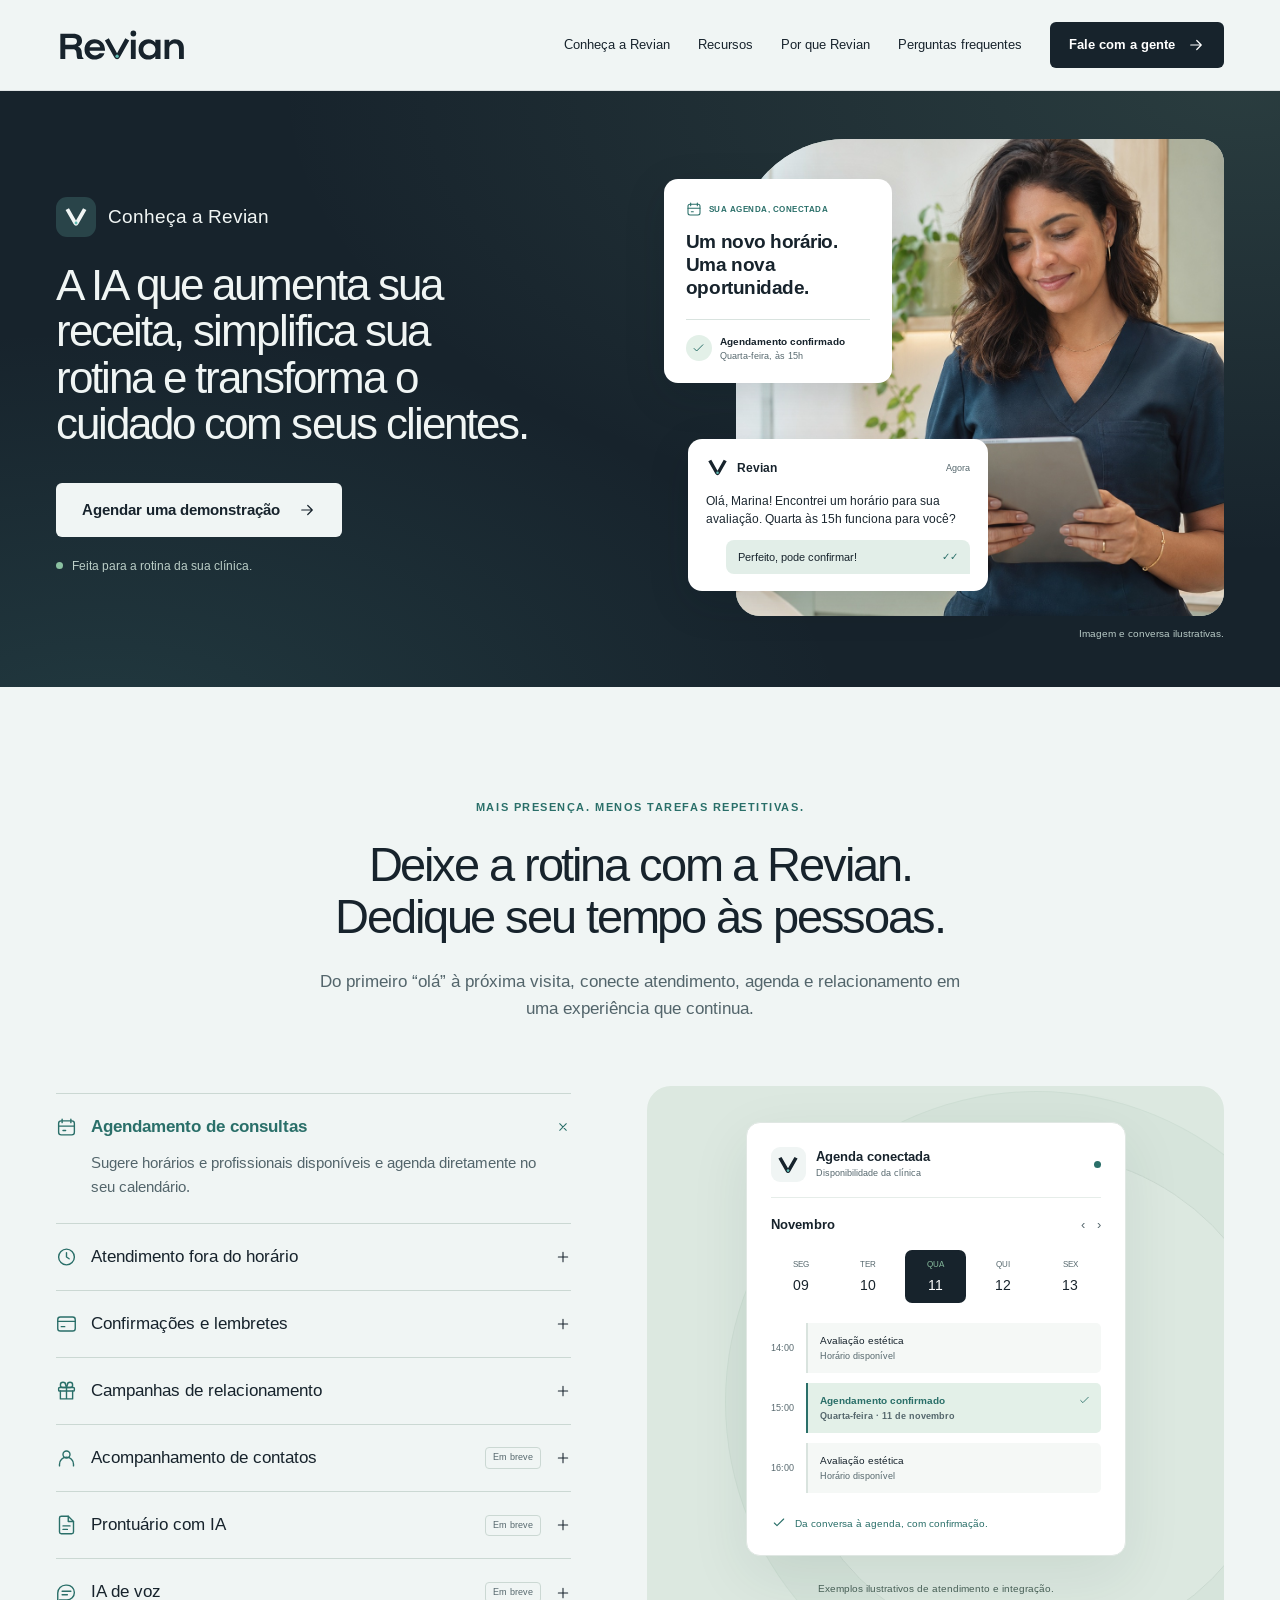
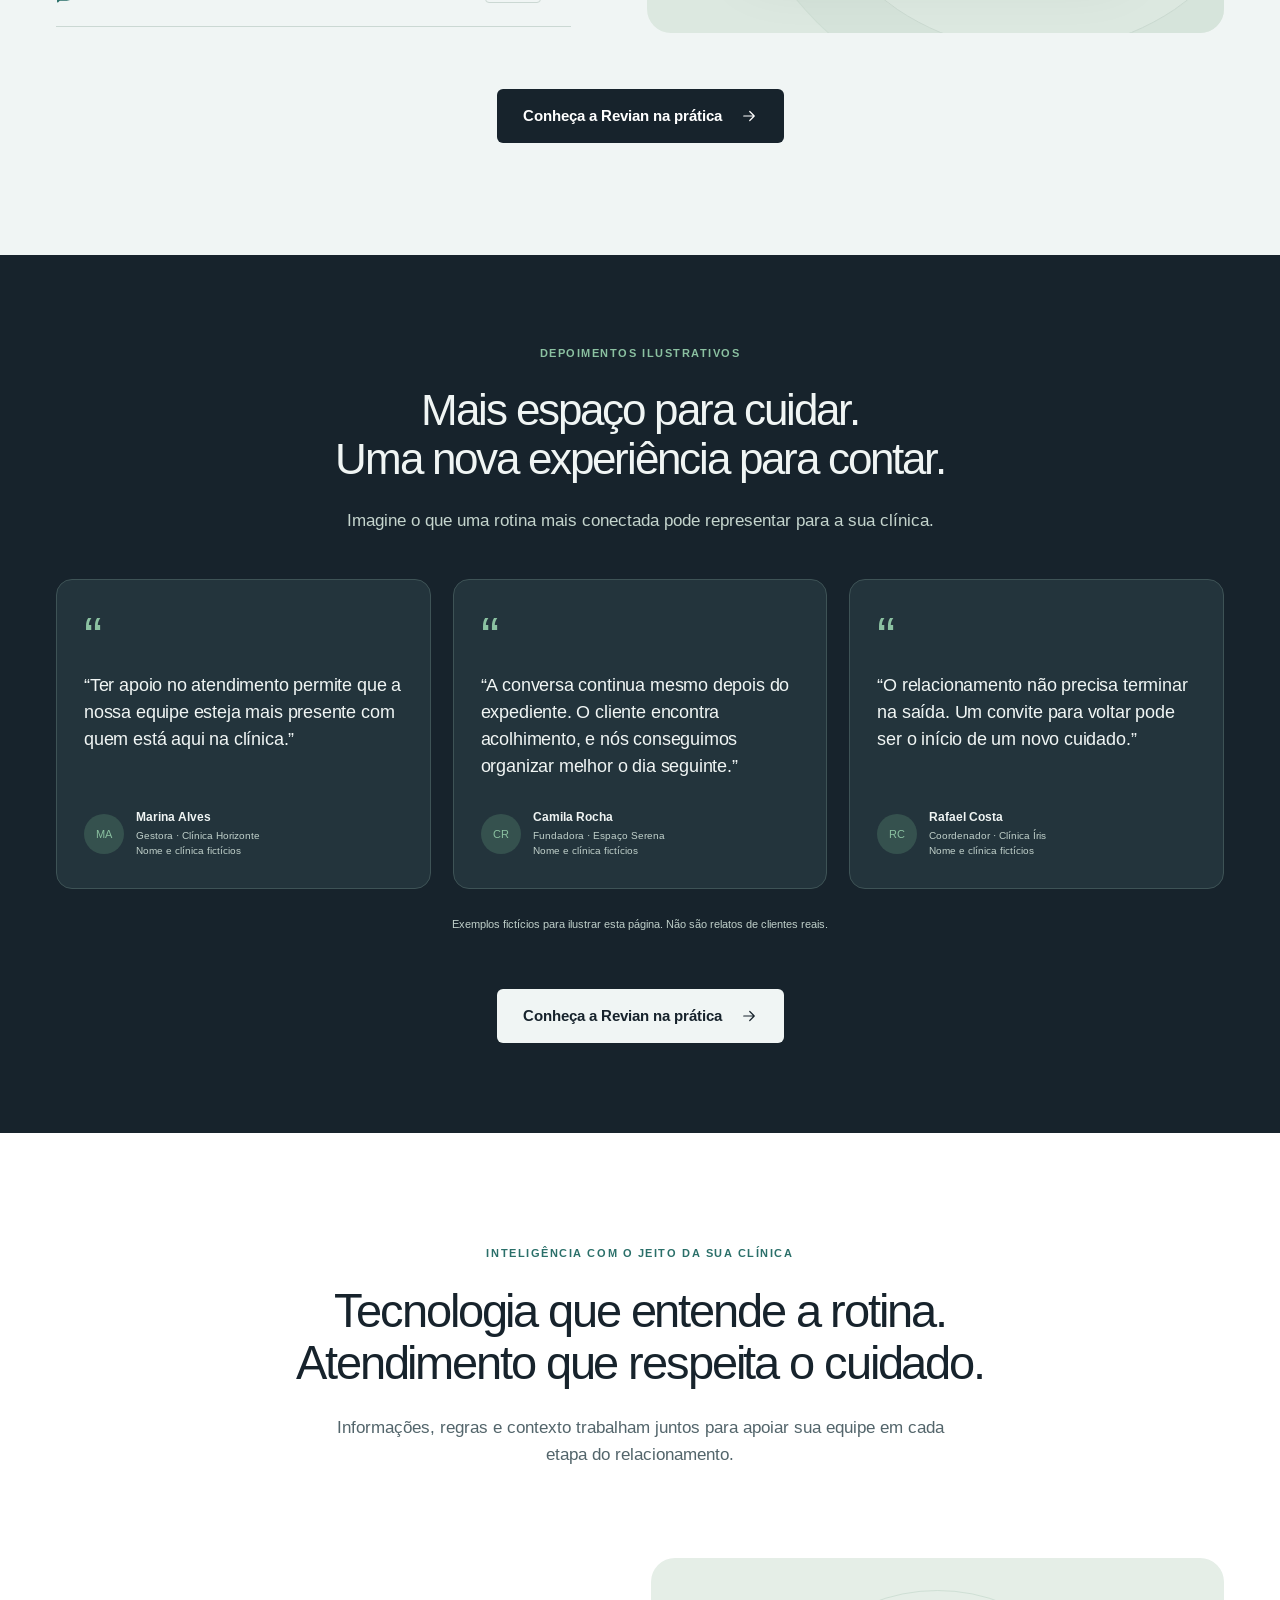
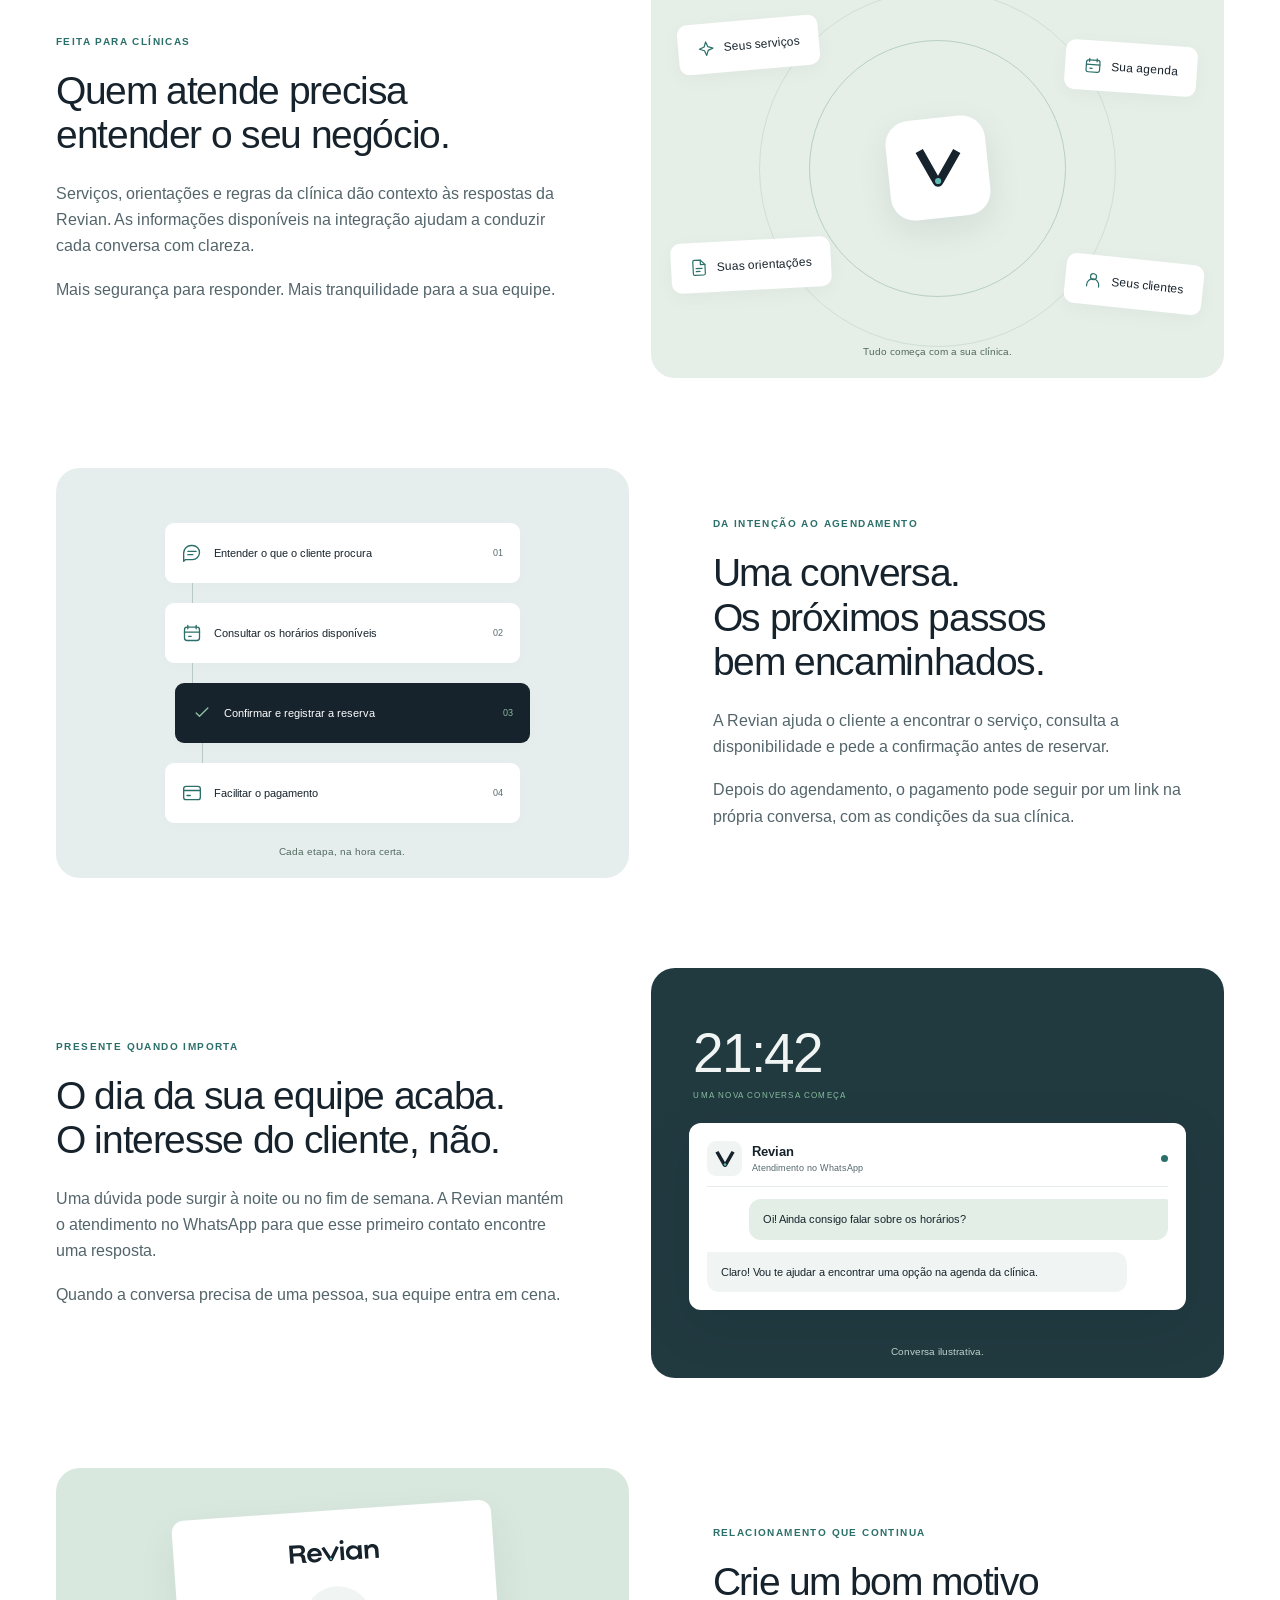
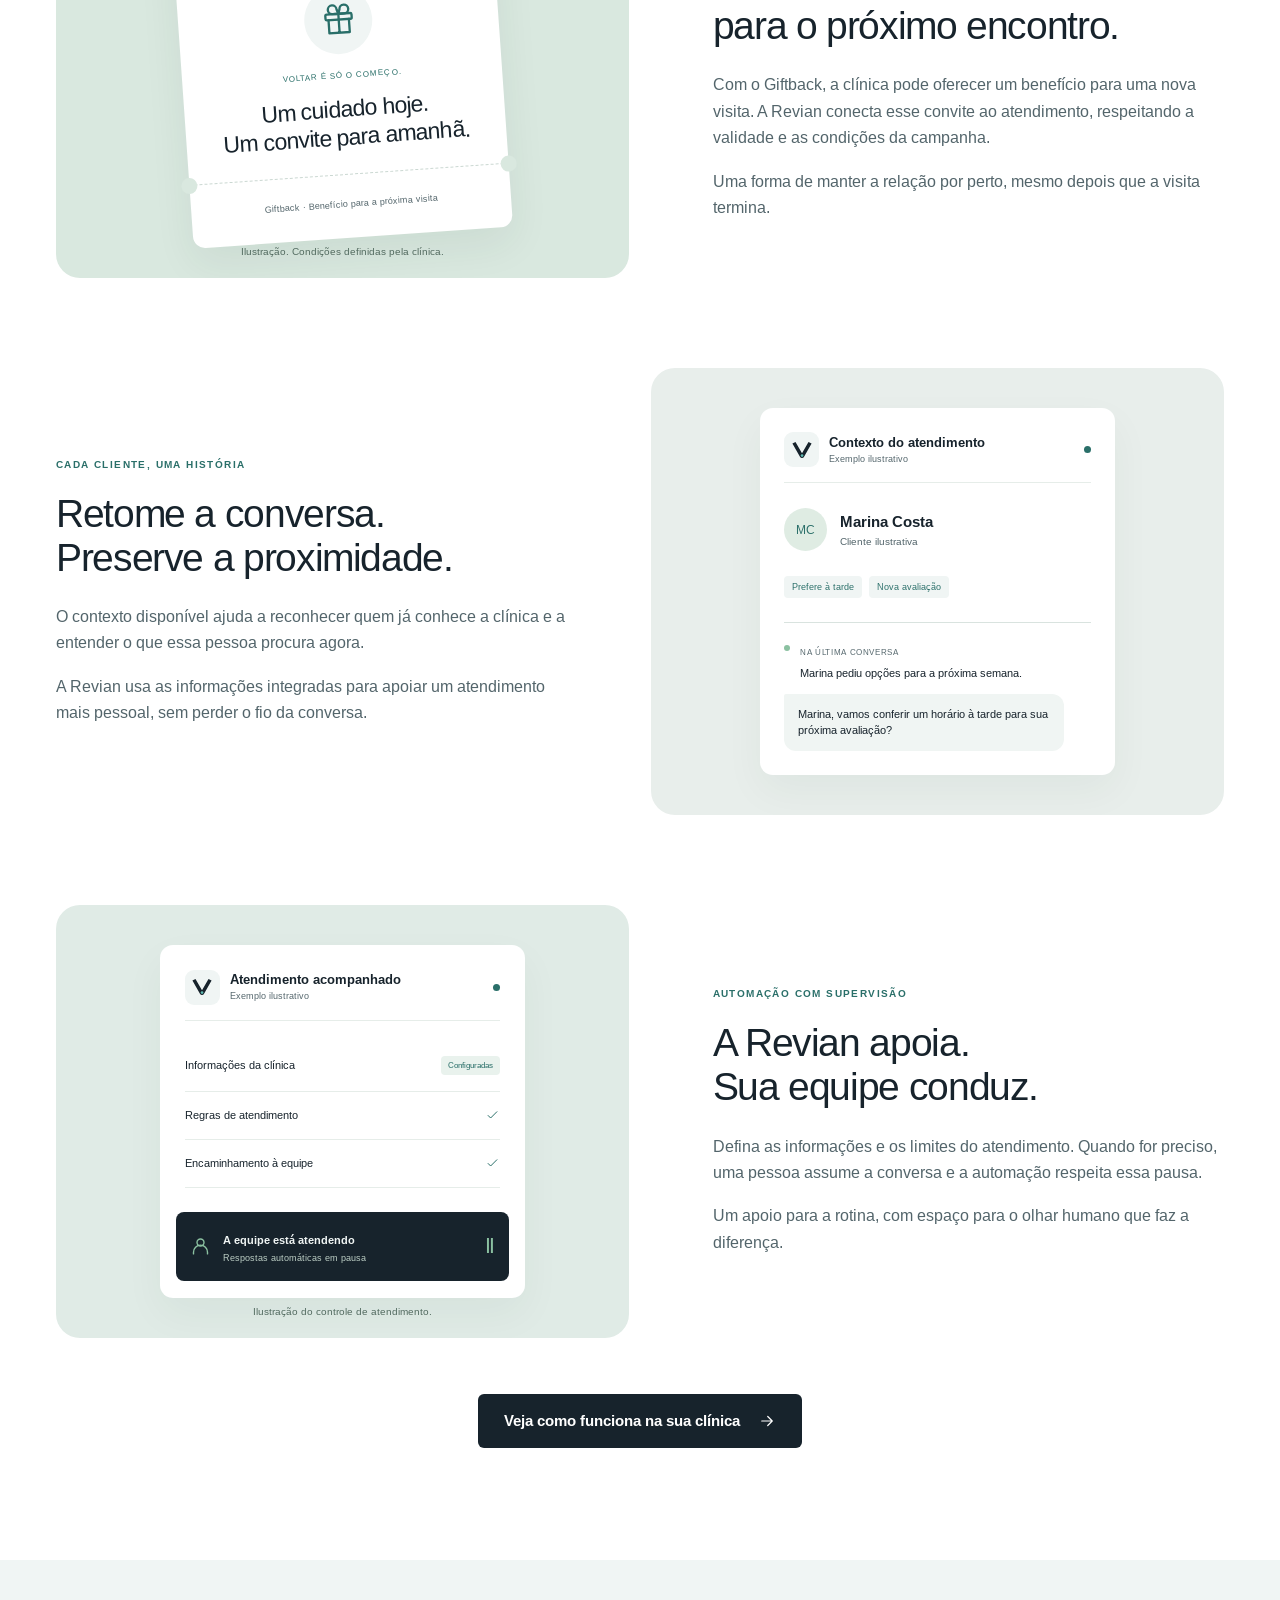
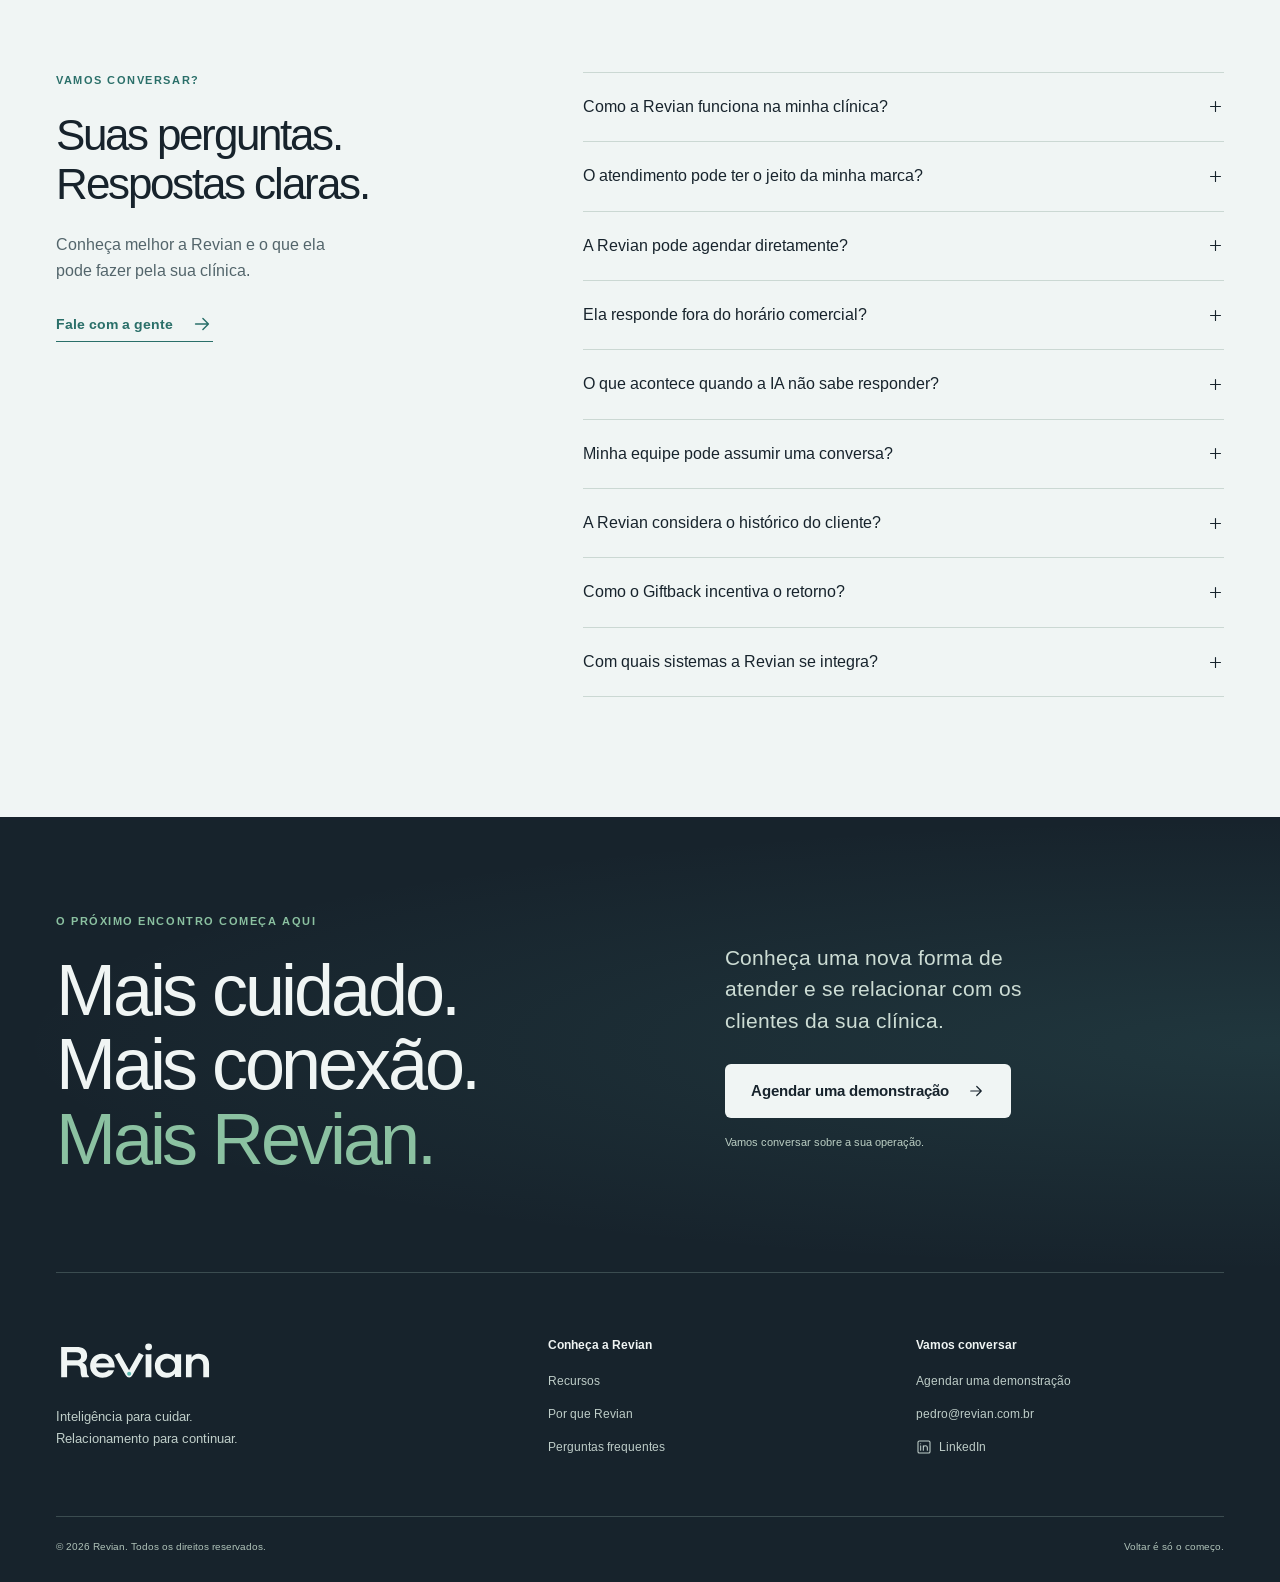
==== lp/index.html @ f2e145ff "Add Portuguese Revian clinic landing page at /lp" ====
<!doctype html>
<html lang="pt-BR">
  <head>
    <meta charset="utf-8" />
    <meta name="viewport" content="width=device-width, initial-scale=1" />
    <meta name="robots" content="noindex, nofollow" />
    <meta name="theme-color" content="#17232C" />
    <title>Revian — IA para o atendimento da sua clínica</title>
    <meta
      name="description"
      content="Mais tempo para cuidar. Conheça a Revian: inteligência artificial para atender no WhatsApp, agendar e criar motivos para seus clientes voltarem."
    />
    <link rel="canonical" href="https://revian.com.br/lp/" />
    <link rel="icon" href="../favicon.ico" sizes="any" />
    <link rel="icon" href="../favicon.svg" type="image/svg+xml" />
    <meta property="og:type" content="website" />
    <meta property="og:locale" content="pt_BR" />
    <meta
      property="og:title"
      content="Revian — Mais tempo para cuidar. Mais motivos para voltar."
    />
    <meta
      property="og:description"
      content="IA para o atendimento e o relacionamento da sua clínica, com a sua equipe no controle."
    />
    <meta property="og:url" content="https://revian.com.br/lp/" />
    <link
      rel="preload"
      href="./assets/LiberationSans-Regular.ttf"
      as="font"
      type="font/ttf"
      crossorigin
    />
    <link rel="stylesheet" href="./styles.css" />
    <script src="./script.js" defer></script>
  </head>
  <body>
    <a class="skip-link" href="#conteudo">Pular para o conteúdo</a>
    <svg
      class="icon-definitions"
      xmlns="http://www.w3.org/2000/svg"
      aria-hidden="true"
    >
      <symbol id="i-arrow" viewBox="0 0 24 24">
        <path d="M5 12h14m-6-6 6 6-6 6" />
      </symbol>
      <symbol id="i-calendar" viewBox="0 0 24 24">
        <rect x="3" y="5" width="18" height="16" rx="3" />
        <path d="M7 3v4m10-4v4M3 11h18m-13 5h3" />
      </symbol>
      <symbol id="i-chat" viewBox="0 0 24 24">
        <path
          d="M21 11.5a8.5 8.5 0 0 1-8.5 8.5H4l-2 2v-10A9 9 0 0 1 11 3h1.5a8.5 8.5 0 0 1 8.5 8.5Z"
        />
        <path d="M7 10h10M7 14h6" />
      </symbol>
      <symbol id="i-clock" viewBox="0 0 24 24">
        <circle cx="12" cy="12" r="9" />
        <path d="M12 7v5l3 2" />
      </symbol>
      <symbol id="i-check" viewBox="0 0 24 24">
        <path d="m5 12 4 4L19 6" />
      </symbol>
      <symbol id="i-card" viewBox="0 0 24 24">
        <rect x="2" y="4" width="20" height="16" rx="3" />
        <path d="M2 9h20M6 15h4" />
      </symbol>
      <symbol id="i-gift" viewBox="0 0 24 24">
        <rect x="3" y="8" width="18" height="4" rx="1" />
        <path
          d="M5 12v9h14v-9M12 8v13M12 8H8a3 3 0 1 1 3-3l1 3Zm0 0h4a3 3 0 1 0-3-3l-1 3Z"
        />
      </symbol>
      <symbol id="i-person" viewBox="0 0 24 24">
        <circle cx="12" cy="8" r="4" />
        <path d="M4 21v-2a8 8 0 0 1 16 0v2" />
      </symbol>
      <symbol id="i-spark" viewBox="0 0 24 24">
        <path
          d="m12 3 2.5 6.5L21 12l-6.5 2.5L12 21l-2.5-6.5L3 12l6.5-2.5L12 3Z"
        />
      </symbol>
      <symbol id="i-file" viewBox="0 0 24 24">
        <path
          d="M14 2H6a2 2 0 0 0-2 2v16a2 2 0 0 0 2 2h12a2 2 0 0 0 2-2V8l-6-6Z"
        />
        <path d="M14 2v6h6M8 13h8m-8 4h5" />
      </symbol>
      <symbol id="i-shield" viewBox="0 0 24 24">
        <path d="m12 3 8 3v6c0 5-8 9-8 9s-8-4-8-9V6l8-3Z" />
        <path d="m8 12 3 3 5-6" />
      </symbol>
      <symbol id="i-plus" viewBox="0 0 24 24">
        <path d="M12 5v14M5 12h14" />
      </symbol>
      <symbol id="i-chevron" viewBox="0 0 24 24">
        <path d="m9 5 7 7-7 7" />
      </symbol>
      <symbol id="i-linkedin" viewBox="0 0 24 24">
        <rect x="3" y="3" width="18" height="18" rx="2" />
        <path d="M7 10v7m0-10v.01M11 17v-7m0 3a3 3 0 0 1 6 0v4" />
      </symbol>
      <symbol id="i-mail" viewBox="0 0 24 24">
        <rect x="3" y="5" width="18" height="14" rx="2" />
        <path d="m3 6 9 7 9-7" />
      </symbol>
    </svg>
    <header class="site-header">
      <div class="nav-wrap">
        <a class="brand" href="/" aria-label="Revian — página inicial"
          ><img src="../logo.svg" alt="Revian" width="132" height="37"
        /></a>
        <button
          class="menu-toggle"
          type="button"
          aria-expanded="false"
          aria-controls="navigation"
          aria-label="Abrir menu"
        >
          <span></span><span></span>
        </button>
        <nav id="navigation" aria-label="Navegação principal">
          <a href="#conheca">Conheça a Revian</a><a href="#recursos">Recursos</a
          ><a href="#diferenciais">Por que Revian</a
          ><a href="#perguntas">Perguntas frequentes</a>
          <a
            class="button nav-cta"
            href="https://wa.me/5511992223817?text=Ol%C3%A1%2C%20gostaria%20saber%20mais%20sobre%20a%20Revian%20para%20minha%20cl%C3%ADnica"
            >Fale com a gente<svg
              class="icon"
              aria-hidden="true"
              viewBox="0 0 24 24"
            >
              <use href="#i-arrow" /></svg
          ></a>
        </nav>
      </div>
    </header>
    <main id="conteudo">
      <section class="hero" id="conheca" aria-labelledby="hero-title">
        <div class="hero-glow" aria-hidden="true"></div>
        <div class="container hero-grid">
          <div class="hero-copy">
            <div class="meet">
              <span class="meet-symbol"
                ><img
                  src="./assets/symbol-light.svg"
                  alt=""
                  width="26"
                  height="26" /></span
              >Conheça a Revian
            </div>
            <h1 id="hero-title">
              A IA que aumenta sua receita, simplifica sua rotina e transforma o
              cuidado com seus clientes.
            </h1>
            <a
              class="button"
              href="https://wa.me/5511992223817?text=Ol%C3%A1%2C%20gostaria%20saber%20mais%20sobre%20a%20Revian%20para%20minha%20cl%C3%ADnica"
              >Agendar uma demonstração<svg
                class="icon"
                aria-hidden="true"
                viewBox="0 0 24 24"
              >
                <use href="#i-arrow" /></svg
            ></a>
            <div class="hero-note">
              <span class="online-dot"></span>Feita para a rotina da sua
              clínica.
            </div>
          </div>
          <figure
            class="hero-visual"
            aria-label="Ilustração de uma profissional de clínica com exemplos de atendimento e agendamento da Revian"
          >
            <div class="photo-frame">
              <img
                class="hero-photo"
                src="./assets/clinic-hero.jpg"
                alt="Profissional de clínica consultando um tablet em um ambiente acolhedor"
                width="1122"
                height="1402"
                fetchpriority="high"
              />
            </div>
            <div class="floating-card appointment-card">
              <div class="card-eyebrow">
                <svg class="icon" aria-hidden="true" viewBox="0 0 24 24">
                  <use href="#i-calendar" />
                </svg>
                SUA AGENDA, CONECTADA
              </div>
              <strong>Um novo horário.<br />Uma nova oportunidade.</strong>
              <div class="appointment-bottom">
                <span class="check-circle"
                  ><svg class="icon" aria-hidden="true" viewBox="0 0 24 24">
                    <use href="#i-check" /></svg></span
                ><span
                  >Agendamento confirmado<small
                    >Quarta-feira, às 15h</small
                  ></span
                >
              </div>
            </div>
            <div class="floating-card hero-chat">
              <div class="hero-chat-heading">
                <img
                  src="./assets/symbol.svg"
                  alt=""
                  width="23"
                  height="23"
                /><strong>Revian</strong><span>Agora</span>
              </div>
              <p>
                Olá, Marina! Encontrei um horário para sua avaliação. Quarta às
                15h funciona para você?
              </p>
              <div class="hero-reply">
                Perfeito, pode confirmar! <span>✓✓</span>
              </div>
            </div>
            <figcaption>Imagem e conversa ilustrativas.</figcaption>
          </figure>
        </div>
      </section>

      <section
        class="features section"
        id="recursos"
        aria-labelledby="features-title"
      >
        <div class="container">
          <div class="section-heading centered">
            <p class="eyebrow">MAIS PRESENÇA. MENOS TAREFAS REPETITIVAS.</p>
            <h2 id="features-title">
              Deixe a rotina com a Revian.<br />Dedique seu tempo às pessoas.
            </h2>
            <p>
              Do primeiro “olá” à próxima visita, conecte atendimento, agenda e
              relacionamento em uma experiência que continua.
            </p>
          </div>
          <div class="feature-showcase">
            <div class="feature-list">
              <details class="feature-item" data-feature="0" open>
                <summary>
                  <svg class="icon" aria-hidden="true" viewBox="0 0 24 24">
                    <use href="#i-calendar" /></svg
                  ><span>Agendamento de consultas</span
                  ><svg
                    class="icon feature-toggle"
                    aria-hidden="true"
                    viewBox="0 0 24 24"
                  >
                    <use href="#i-plus" />
                  </svg>
                </summary>
                <p>
                  Sugere horários e profissionais disponíveis e agenda
                  diretamente no seu calendário.
                </p>
              </details>
              <details class="feature-item" data-feature="1">
                <summary>
                  <svg class="icon" aria-hidden="true" viewBox="0 0 24 24">
                    <use href="#i-clock" /></svg
                  ><span>Atendimento fora do horário</span
                  ><svg
                    class="icon feature-toggle"
                    aria-hidden="true"
                    viewBox="0 0 24 24"
                  >
                    <use href="#i-plus" />
                  </svg>
                </summary>
                <p>
                  Cuida das mensagens e conversas fora do expediente, com
                  atendimento 24 horas por dia.
                </p>
              </details>
              <details class="feature-item" data-feature="2">
                <summary>
                  <svg class="icon" aria-hidden="true" viewBox="0 0 24 24">
                    <use href="#i-card" /></svg
                  ><span>Confirmações e lembretes</span
                  ><svg
                    class="icon feature-toggle"
                    aria-hidden="true"
                    viewBox="0 0 24 24"
                  >
                    <use href="#i-plus" />
                  </svg>
                </summary>
                <p>
                  Envia mensagens de acompanhamento e solicita pagamentos para
                  confirmar agendamentos e reduzir faltas.
                </p>
              </details>
              <details class="feature-item" data-feature="3">
                <summary>
                  <svg class="icon" aria-hidden="true" viewBox="0 0 24 24">
                    <use href="#i-gift" /></svg
                  ><span>Campanhas de relacionamento</span
                  ><svg
                    class="icon feature-toggle"
                    aria-hidden="true"
                    viewBox="0 0 24 24"
                  >
                    <use href="#i-plus" />
                  </svg>
                </summary>
                <p>
                  Cria campanhas com IA e mensagens promocionais para incentivar
                  novos agendamentos e a fidelização de clientes.
                </p>
              </details>
              <details class="feature-item" data-feature="4">
                <summary>
                  <svg class="icon" aria-hidden="true" viewBox="0 0 24 24">
                    <use href="#i-person" /></svg
                  ><span>Acompanhamento de contatos</span
                  ><span class="soon">Em breve</span
                  ><svg
                    class="icon feature-toggle"
                    aria-hidden="true"
                    viewBox="0 0 24 24"
                  >
                    <use href="#i-plus" />
                  </svg>
                </summary>
                <p>
                  Entra em contato com novos e antigos interessados para agendar
                  mais consultas no momento certo.
                </p>
              </details>
              <details class="feature-item" data-feature="5">
                <summary>
                  <svg class="icon" aria-hidden="true" viewBox="0 0 24 24">
                    <use href="#i-file" /></svg
                  ><span>Prontuário com IA</span
                  ><span class="soon">Em breve</span
                  ><svg
                    class="icon feature-toggle"
                    aria-hidden="true"
                    viewBox="0 0 24 24"
                  >
                    <use href="#i-plus" />
                  </svg>
                </summary>
                <p>
                  Economiza tempo com anotações geradas por IA e atualizações
                  automáticas no prontuário.
                </p>
              </details>
              <details class="feature-item" data-feature="6">
                <summary>
                  <svg class="icon" aria-hidden="true" viewBox="0 0 24 24">
                    <use href="#i-chat" /></svg
                  ><span>IA de voz</span><span class="soon">Em breve</span
                  ><svg
                    class="icon feature-toggle"
                    aria-hidden="true"
                    viewBox="0 0 24 24"
                  >
                    <use href="#i-plus" />
                  </svg>
                </summary>
                <p>
                  Atende ligações com uma voz natural para responder dúvidas e
                  agendar consultas.
                </p>
              </details>
            </div>
            <div class="feature-stage">
              <div class="stage-orbit" aria-hidden="true"></div>
              <div class="feature-window" aria-live="polite" aria-atomic="true">
                <div class="feature-panel" id="feature-panel-0">
                  <div class="mock-heading">
                    <span class="mini-mark"
                      ><img
                        src="./assets/symbol.svg"
                        alt=""
                        width="24"
                        height="24" /></span
                    ><span
                      ><strong>Agenda conectada</strong
                      ><small>Disponibilidade da clínica</small></span
                    ><i class="online-dot"></i>
                  </div>
                  <div class="calendar-heading">
                    <strong>Novembro</strong><span>‹ &nbsp; ›</span>
                  </div>
                  <div class="week">
                    <span>SEG<b>09</b></span
                    ><span>TER<b>10</b></span
                    ><span class="selected">QUA<b>11</b></span
                    ><span>QUI<b>12</b></span
                    ><span>SEX<b>13</b></span>
                  </div>
                  <div class="time-row">
                    <span>14:00</span>
                    <div>
                      Avaliação estética<small>Horário disponível</small>
                    </div>
                  </div>
                  <div class="time-row active">
                    <span>15:00</span>
                    <div>
                      <svg class="icon" aria-hidden="true" viewBox="0 0 24 24">
                        <use href="#i-check" /></svg
                      >Agendamento confirmado<small
                        >Quarta-feira · 11 de novembro</small
                      >
                    </div>
                  </div>
                  <div class="time-row">
                    <span>16:00</span>
                    <div>
                      Avaliação estética<small>Horário disponível</small>
                    </div>
                  </div>
                  <div class="status-line">
                    <svg class="icon" aria-hidden="true" viewBox="0 0 24 24">
                      <use href="#i-check" /></svg
                    ><span>Da conversa à agenda, com confirmação.</span>
                  </div>
                </div>
                <div class="feature-panel" id="feature-panel-1" hidden>
                  <div class="mock-heading">
                    <span class="mini-mark"
                      ><img
                        src="./assets/symbol.svg"
                        alt=""
                        width="24"
                        height="24" /></span
                    ><span
                      ><strong>Revian</strong
                      ><small
                        >Atendimento além do horário comercial</small
                      ></span
                    ><i class="online-dot"></i>
                  </div>
                  <div class="chat-date">
                    21:42 · A clínica já fechou. A conversa continua.
                  </div>
                  <div class="bubble patient">
                    Olá! Consigo saber mais sobre a avaliação?
                  </div>
                  <div class="bubble assistant">
                    Olá! Claro. A avaliação é o primeiro passo para entender o
                    que faz sentido para você. Como posso ajudar?
                  </div>
                  <div class="bubble patient">
                    Quero ver um horário para esta semana.
                  </div>
                  <div class="bubble assistant">
                    Vou consultar a agenda da clínica para encontrar as opções
                    disponíveis.
                  </div>
                  <div class="status-line">
                    <svg class="icon" aria-hidden="true" viewBox="0 0 24 24">
                      <use href="#i-clock" /></svg
                    ><span
                      >Uma boa experiência começa na primeira resposta.</span
                    >
                  </div>
                </div>
                <div class="feature-panel" id="feature-panel-2" hidden>
                  <div class="mock-heading">
                    <span class="mini-mark"
                      ><img
                        src="./assets/symbol.svg"
                        alt=""
                        width="24"
                        height="24" /></span
                    ><span
                      ><strong>Confirmações e lembretes</strong
                      ><small>Exemplo ilustrativo</small></span
                    ><i class="online-dot"></i>
                  </div>
                  <div class="chat-date">
                    UMA VISITA, CADA DETALHE BEM ENCAMINHADO
                  </div>
                  <div class="bubble assistant">
                    Marina, sua avaliação está agendada para quarta-feira às
                    15h. Podemos confirmar sua presença?
                  </div>
                  <div class="bubble patient">Sim, estarei aí!</div>
                  <div class="bubble assistant">
                    Tudo certo! Esperamos você. Se precisar, é só chamar por
                    aqui.
                  </div>
                  <div class="status-line">
                    <svg class="icon" aria-hidden="true" viewBox="0 0 24 24">
                      <use href="#i-calendar" /></svg
                    ><span>Lembretes que aproximam.</span>
                  </div>
                  <div class="status-line">
                    <svg class="icon" aria-hidden="true" viewBox="0 0 24 24">
                      <use href="#i-card" /></svg
                    ><span>Pagamento na própria conversa.</span>
                  </div>
                </div>
                <div class="feature-panel" id="feature-panel-3" hidden>
                  <div class="mock-heading">
                    <span class="mini-mark"
                      ><img
                        src="./assets/symbol.svg"
                        alt=""
                        width="24"
                        height="24" /></span
                    ><span
                      ><strong>Campanhas de relacionamento</strong
                      ><small>Exemplo ilustrativo</small></span
                    ><i class="online-dot"></i>
                  </div>
                  <div class="gift-ticket">
                    <svg class="icon" aria-hidden="true" viewBox="0 0 24 24">
                      <use href="#i-gift" /></svg
                    ><small>UM CONVITE PARA VOLTAR</small
                    ><strong>Continue perto.<br />Crie novos encontros.</strong
                    ><span>Campanhas com o jeito da sua clínica</span>
                  </div>
                  <div class="bubble assistant">
                    Marina, temos uma novidade que pode combinar com você. Quer
                    saber mais?
                  </div>
                  <div class="status-line">
                    <svg class="icon" aria-hidden="true" viewBox="0 0 24 24">
                      <use href="#i-chat" /></svg
                    ><span>Relacionamento que continua após a visita.</span>
                  </div>
                </div>
                <div class="feature-panel" id="feature-panel-4" hidden>
                  <div class="mock-heading">
                    <span class="mini-mark"
                      ><img
                        src="./assets/symbol.svg"
                        alt=""
                        width="24"
                        height="24" /></span
                    ><span
                      ><strong>Acompanhamento de contatos</strong
                      ><small>Recurso em breve</small></span
                    ><i class="online-dot"></i>
                  </div>
                  <div class="upcoming-visual">
                    <span class="upcoming-icon"
                      ><svg class="icon" aria-hidden="true" viewBox="0 0 24 24">
                        <use href="#i-person" /></svg></span
                    ><span class="soon">Em breve</span>
                    <h4>Acompanhamento de contatos</h4>
                    <p>
                      Entra em contato com novos e antigos interessados para
                      agendar mais consultas no momento certo.
                    </p>
                  </div>
                  <div class="status-line">
                    <svg class="icon" aria-hidden="true" viewBox="0 0 24 24">
                      <use href="#i-chat" /></svg
                    ><span>Converse com a gente para saber mais.</span>
                  </div>
                </div>
                <div class="feature-panel" id="feature-panel-5" hidden>
                  <div class="mock-heading">
                    <span class="mini-mark"
                      ><img
                        src="./assets/symbol.svg"
                        alt=""
                        width="24"
                        height="24" /></span
                    ><span
                      ><strong>Prontuário com IA</strong
                      ><small>Recurso em breve</small></span
                    ><i class="online-dot"></i>
                  </div>
                  <div class="upcoming-visual">
                    <span class="upcoming-icon"
                      ><svg class="icon" aria-hidden="true" viewBox="0 0 24 24">
                        <use href="#i-file" /></svg></span
                    ><span class="soon">Em breve</span>
                    <h4>Prontuário com IA</h4>
                    <p>
                      Economiza tempo com anotações geradas por IA e
                      atualizações automáticas no prontuário.
                    </p>
                  </div>
                  <div class="status-line">
                    <svg class="icon" aria-hidden="true" viewBox="0 0 24 24">
                      <use href="#i-chat" /></svg
                    ><span>Converse com a gente para saber mais.</span>
                  </div>
                </div>
                <div class="feature-panel" id="feature-panel-6" hidden>
                  <div class="mock-heading">
                    <span class="mini-mark"
                      ><img
                        src="./assets/symbol.svg"
                        alt=""
                        width="24"
                        height="24" /></span
                    ><span
                      ><strong>IA de voz</strong
                      ><small>Recurso em breve</small></span
                    ><i class="online-dot"></i>
                  </div>
                  <div class="upcoming-visual">
                    <span class="upcoming-icon"
                      ><svg class="icon" aria-hidden="true" viewBox="0 0 24 24">
                        <use href="#i-chat" /></svg></span
                    ><span class="soon">Em breve</span>
                    <h4>IA de voz</h4>
                    <p>
                      Atende ligações com uma voz natural para responder dúvidas
                      e agendar consultas.
                    </p>
                  </div>
                  <div class="status-line">
                    <svg class="icon" aria-hidden="true" viewBox="0 0 24 24">
                      <use href="#i-chat" /></svg
                    ><span>Converse com a gente para saber mais.</span>
                  </div>
                </div>
              </div>
              <p class="illustration-note">
                Exemplos ilustrativos de atendimento e integração.
              </p>
            </div>
          </div>
          <div class="section-action">
            <a
              class="button"
              href="https://wa.me/5511992223817?text=Ol%C3%A1%2C%20gostaria%20saber%20mais%20sobre%20a%20Revian%20para%20minha%20cl%C3%ADnica"
              >Conheça a Revian na prática<svg
                class="icon"
                aria-hidden="true"
                viewBox="0 0 24 24"
              >
                <use href="#i-arrow" /></svg
            ></a>
          </div>
        </div>
      </section>

      <section class="testimonials" aria-labelledby="testimonials-title">
        <div class="container">
          <div class="section-heading centered">
            <p class="eyebrow">DEPOIMENTOS ILUSTRATIVOS</p>
            <h2 id="testimonials-title">
              Mais espaço para cuidar.<br />Uma nova experiência para contar.
            </h2>
            <p>
              Imagine o que uma rotina mais conectada pode representar para a
              sua clínica.
            </p>
          </div>
          <div class="testimonial-grid">
            <figure class="quote-card">
              <span class="quote-symbol" aria-hidden="true">“</span>
              <blockquote>
                “Ter apoio no atendimento permite que a nossa equipe esteja mais
                presente com quem está aqui na clínica.”
              </blockquote>
              <figcaption>
                <span class="quote-avatar">MA</span
                ><span
                  ><strong>Marina Alves</strong
                  ><small
                    >Gestora · Clínica Horizonte<br />Nome e clínica
                    fictícios</small
                  ></span
                >
              </figcaption>
            </figure>
            <figure class="quote-card">
              <span class="quote-symbol" aria-hidden="true">“</span>
              <blockquote>
                “A conversa continua mesmo depois do expediente. O cliente
                encontra acolhimento, e nós conseguimos organizar melhor o dia
                seguinte.”
              </blockquote>
              <figcaption>
                <span class="quote-avatar">CR</span
                ><span
                  ><strong>Camila Rocha</strong
                  ><small
                    >Fundadora · Espaço Serena<br />Nome e clínica
                    fictícios</small
                  ></span
                >
              </figcaption>
            </figure>
            <figure class="quote-card">
              <span class="quote-symbol" aria-hidden="true">“</span>
              <blockquote>
                “O relacionamento não precisa terminar na saída. Um convite para
                voltar pode ser o início de um novo cuidado.”
              </blockquote>
              <figcaption>
                <span class="quote-avatar">RC</span
                ><span
                  ><strong>Rafael Costa</strong
                  ><small
                    >Coordenador · Clínica Íris<br />Nome e clínica
                    fictícios</small
                  ></span
                >
              </figcaption>
            </figure>
          </div>
          <p class="testimonial-disclaimer">
            Exemplos fictícios para ilustrar esta página. Não são relatos de
            clientes reais.
          </p>
          <div class="section-action">
            <a
              class="button"
              href="https://wa.me/5511992223817?text=Ol%C3%A1%2C%20gostaria%20saber%20mais%20sobre%20a%20Revian%20para%20minha%20cl%C3%ADnica"
              >Conheça a Revian na prática<svg
                class="icon"
                aria-hidden="true"
                viewBox="0 0 24 24"
              >
                <use href="#i-arrow" /></svg
            ></a>
          </div>
        </div>
      </section>

      <section
        class="differentials section"
        id="diferenciais"
        aria-labelledby="differentials-title"
      >
        <div class="container">
          <div class="section-heading centered">
            <p class="eyebrow">INTELIGÊNCIA COM O JEITO DA SUA CLÍNICA</p>
            <h2 id="differentials-title">
              Tecnologia que entende a rotina.<br />Atendimento que respeita o
              cuidado.
            </h2>
            <p>
              Informações, regras e contexto trabalham juntos para apoiar sua
              equipe em cada etapa do relacionamento.
            </p>
          </div>

          <article class="detail-row">
            <div class="detail-copy">
              <p class="eyebrow">FEITA PARA CLÍNICAS</p>
              <h3>Quem atende precisa<br />entender o seu negócio.</h3>
              <p>
                Serviços, orientações e regras da clínica dão contexto às
                respostas da Revian. As informações disponíveis na integração
                ajudam a conduzir cada conversa com clareza.
              </p>
              <p>
                Mais segurança para responder. Mais tranquilidade para a sua
                equipe.
              </p>
            </div>
            <div
              class="detail-visual knowledge-visual"
              role="img"
              aria-label="Ilustração de uma base de conhecimento com serviços, agenda e regras da clínica"
            >
              <div class="knowledge-center">
                <img src="./assets/symbol.svg" alt="" width="56" height="56" />
              </div>
              <div class="knowledge-node node-a">
                <svg class="icon" aria-hidden="true" viewBox="0 0 24 24">
                  <use href="#i-spark" /></svg
                ><span>Seus serviços</span>
              </div>
              <div class="knowledge-node node-b">
                <svg class="icon" aria-hidden="true" viewBox="0 0 24 24">
                  <use href="#i-calendar" /></svg
                ><span>Sua agenda</span>
              </div>
              <div class="knowledge-node node-c">
                <svg class="icon" aria-hidden="true" viewBox="0 0 24 24">
                  <use href="#i-file" /></svg
                ><span>Suas orientações</span>
              </div>
              <div class="knowledge-node node-d">
                <svg class="icon" aria-hidden="true" viewBox="0 0 24 24">
                  <use href="#i-person" /></svg
                ><span>Seus clientes</span>
              </div>
              <span class="visual-caption">Tudo começa com a sua clínica.</span>
            </div>
          </article>

          <article class="detail-row reverse">
            <div class="detail-copy">
              <p class="eyebrow">DA INTENÇÃO AO AGENDAMENTO</p>
              <h3>
                Uma conversa.<br />Os próximos passos<br />bem encaminhados.
              </h3>
              <p>
                A Revian ajuda o cliente a encontrar o serviço, consulta a
                disponibilidade e pede a confirmação antes de reservar.
              </p>
              <p>
                Depois do agendamento, o pagamento pode seguir por um link na
                própria conversa, com as condições da sua clínica.
              </p>
            </div>
            <div class="detail-visual workflow-visual">
              <div class="workflow">
                <div class="workflow-step">
                  <svg class="icon" aria-hidden="true" viewBox="0 0 24 24">
                    <use href="#i-chat" /></svg
                  ><span>Entender o que o cliente procura</span><b>01</b>
                </div>
                <div class="workflow-step">
                  <svg class="icon" aria-hidden="true" viewBox="0 0 24 24">
                    <use href="#i-calendar" /></svg
                  ><span>Consultar os horários disponíveis</span><b>02</b>
                </div>
                <div class="workflow-step selected-step">
                  <svg class="icon" aria-hidden="true" viewBox="0 0 24 24">
                    <use href="#i-check" /></svg
                  ><span>Confirmar e registrar a reserva</span><b>03</b>
                </div>
                <div class="workflow-step">
                  <svg class="icon" aria-hidden="true" viewBox="0 0 24 24">
                    <use href="#i-card" /></svg
                  ><span>Facilitar o pagamento</span><b>04</b>
                </div>
              </div>
              <span class="visual-caption">Cada etapa, na hora certa.</span>
            </div>
          </article>

          <article class="detail-row">
            <div class="detail-copy">
              <p class="eyebrow">PRESENTE QUANDO IMPORTA</p>
              <h3>
                O dia da sua equipe acaba.<br />O interesse do cliente, não.
              </h3>
              <p>
                Uma dúvida pode surgir à noite ou no fim de semana. A Revian
                mantém o atendimento no WhatsApp para que esse primeiro contato
                encontre uma resposta.
              </p>
              <p>
                Quando a conversa precisa de uma pessoa, sua equipe entra em
                cena.
              </p>
            </div>
            <div class="detail-visual night-visual">
              <div class="night-time">
                <span>21:42</span><small>UMA NOVA CONVERSA COMEÇA</small>
              </div>
              <div class="night-message">
                <div class="mock-heading">
                  <span class="mini-mark"
                    ><img
                      src="./assets/symbol.svg"
                      alt=""
                      width="24"
                      height="24" /></span
                  ><span
                    ><strong>Revian</strong
                    ><small>Atendimento no WhatsApp</small></span
                  ><i class="online-dot"></i>
                </div>
                <div class="bubble patient">
                  Oi! Ainda consigo falar sobre os horários?
                </div>
                <div class="bubble assistant">
                  Claro! Vou te ajudar a encontrar uma opção na agenda da
                  clínica.
                </div>
              </div>
              <span class="visual-caption">Conversa ilustrativa.</span>
            </div>
          </article>

          <article class="detail-row reverse">
            <div class="detail-copy">
              <p class="eyebrow">RELACIONAMENTO QUE CONTINUA</p>
              <h3>Crie um bom motivo<br />para o próximo encontro.</h3>
              <p>
                Com o Giftback, a clínica pode oferecer um benefício para uma
                nova visita. A Revian conecta esse convite ao atendimento,
                respeitando a validade e as condições da campanha.
              </p>
              <p>
                Uma forma de manter a relação por perto, mesmo depois que a
                visita termina.
              </p>
            </div>
            <div class="detail-visual gift-visual">
              <div class="gift-sheet">
                <img src="../logo.svg" alt="Revian" width="110" height="31" />
                <div class="gift-large">
                  <svg class="icon" aria-hidden="true" viewBox="0 0 24 24">
                    <use href="#i-gift" />
                  </svg>
                </div>
                <p>VOLTAR É SÓ O COMEÇO.</p>
                <strong>Um cuidado hoje.<br />Um convite para amanhã.</strong>
                <div class="ticket-rule"></div>
                <span>Giftback · Benefício para a próxima visita</span>
              </div>
              <span class="visual-caption"
                >Ilustração. Condições definidas pela clínica.</span
              >
            </div>
          </article>

          <article class="detail-row">
            <div class="detail-copy">
              <p class="eyebrow">CADA CLIENTE, UMA HISTÓRIA</p>
              <h3>Retome a conversa.<br />Preserve a proximidade.</h3>
              <p>
                O contexto disponível ajuda a reconhecer quem já conhece a
                clínica e a entender o que essa pessoa procura agora.
              </p>
              <p>
                A Revian usa as informações integradas para apoiar um
                atendimento mais pessoal, sem perder o fio da conversa.
              </p>
            </div>
            <div class="detail-visual context-visual">
              <div class="context-card">
                <div class="mock-heading">
                  <span class="mini-mark"
                    ><img
                      src="./assets/symbol.svg"
                      alt=""
                      width="24"
                      height="24" /></span
                  ><span
                    ><strong>Contexto do atendimento</strong
                    ><small>Exemplo ilustrativo</small></span
                  ><i class="online-dot"></i>
                </div>
                <div class="profile">
                  <span class="avatar">MC</span>
                  <div>
                    <strong>Marina Costa</strong
                    ><small>Cliente ilustrativa</small>
                  </div>
                </div>
                <div class="context-tags">
                  <span>Prefere à tarde</span><span>Nova avaliação</span>
                </div>
                <div class="context-history">
                  <span class="history-dot"></span>
                  <div>
                    <small>NA ÚLTIMA CONVERSA</small>
                    <p>Marina pediu opções para a próxima semana.</p>
                  </div>
                </div>
                <div class="bubble assistant">
                  Marina, vamos conferir um horário à tarde para sua próxima
                  avaliação?
                </div>
              </div>
            </div>
          </article>

          <article class="detail-row reverse">
            <div class="detail-copy">
              <p class="eyebrow">AUTOMAÇÃO COM SUPERVISÃO</p>
              <h3>A Revian apoia.<br />Sua equipe conduz.</h3>
              <p>
                Defina as informações e os limites do atendimento. Quando for
                preciso, uma pessoa assume a conversa e a automação respeita
                essa pausa.
              </p>
              <p>
                Um apoio para a rotina, com espaço para o olhar humano que faz a
                diferença.
              </p>
            </div>
            <div class="detail-visual control-visual">
              <div class="control-card">
                <div class="mock-heading">
                  <span class="mini-mark"
                    ><img
                      src="./assets/symbol.svg"
                      alt=""
                      width="24"
                      height="24" /></span
                  ><span
                    ><strong>Atendimento acompanhado</strong
                    ><small>Exemplo ilustrativo</small></span
                  ><i class="online-dot"></i>
                </div>
                <div class="control-row">
                  <span>Informações da clínica</span
                  ><span class="pill">Configuradas</span>
                </div>
                <div class="control-row">
                  <span>Regras de atendimento</span
                  ><svg class="icon" aria-hidden="true" viewBox="0 0 24 24">
                    <use href="#i-check" />
                  </svg>
                </div>
                <div class="control-row">
                  <span>Encaminhamento à equipe</span
                  ><svg class="icon" aria-hidden="true" viewBox="0 0 24 24">
                    <use href="#i-check" />
                  </svg>
                </div>
                <div class="human-banner">
                  <svg class="icon" aria-hidden="true" viewBox="0 0 24 24">
                    <use href="#i-person" />
                  </svg>
                  <div>
                    <strong>A equipe está atendendo</strong
                    ><small>Respostas automáticas em pausa</small>
                  </div>
                  <span class="pause-bars">Ⅱ</span>
                </div>
              </div>
              <span class="visual-caption"
                >Ilustração do controle de atendimento.</span
              >
            </div>
          </article>
          <div class="section-action">
            <a
              class="button"
              href="https://wa.me/5511992223817?text=Ol%C3%A1%2C%20gostaria%20saber%20mais%20sobre%20a%20Revian%20para%20minha%20cl%C3%ADnica"
              >Veja como funciona na sua clínica<svg
                class="icon"
                aria-hidden="true"
                viewBox="0 0 24 24"
              >
                <use href="#i-arrow" /></svg
            ></a>
          </div>
        </div>
      </section>

      <section class="faq section" id="perguntas" aria-labelledby="faq-title">
        <div class="container faq-grid">
          <div class="faq-intro">
            <p class="eyebrow">VAMOS CONVERSAR?</p>
            <h2 id="faq-title">Suas perguntas.<br />Respostas claras.</h2>
            <p>
              Conheça melhor a Revian e o que ela pode fazer pela sua clínica.
            </p>
            <a
              class="text-link"
              href="https://wa.me/5511992223817?text=Ol%C3%A1%2C%20gostaria%20saber%20mais%20sobre%20a%20Revian%20para%20minha%20cl%C3%ADnica"
              >Fale com a gente<svg
                class="icon"
                aria-hidden="true"
                viewBox="0 0 24 24"
              >
                <use href="#i-arrow" /></svg
            ></a>
          </div>
          <div class="faq-list">
            <details class="faq-item">
              <summary>
                Como a Revian funciona na minha clínica?<svg
                  class="icon"
                  aria-hidden="true"
                  viewBox="0 0 24 24"
                >
                  <use href="#i-plus" />
                </svg>
              </summary>
              <p>
                A Revian conecta o atendimento no WhatsApp às informações e às
                regras da sua operação. Ela ajuda com dúvidas, consulta de
                horários, agendamento e continuidade do relacionamento. Na
                demonstração, avaliamos o que faz sentido para a sua clínica.
              </p>
            </details>
            <details class="faq-item">
              <summary>
                O atendimento pode ter o jeito da minha marca?<svg
                  class="icon"
                  aria-hidden="true"
                  viewBox="0 0 24 24"
                >
                  <use href="#i-plus" />
                </svg>
              </summary>
              <p>
                Sim. O tom de voz, as informações sobre serviços e as
                orientações de atendimento são definidos com a clínica. Assim, a
                comunicação fica alinhada ao cuidado que sua equipe já oferece.
              </p>
            </details>
            <details class="faq-item">
              <summary>
                A Revian pode agendar diretamente?<svg
                  class="icon"
                  aria-hidden="true"
                  viewBox="0 0 24 24"
                >
                  <use href="#i-plus" />
                </svg>
              </summary>
              <p>
                Com a integração de agenda configurada, a Revian consulta
                horários disponíveis e registra o agendamento após a confirmação
                do cliente. A disponibilidade depende dos profissionais,
                serviços e recursos da clínica.
              </p>
            </details>
            <details class="faq-item">
              <summary>
                Ela responde fora do horário comercial?<svg
                  class="icon"
                  aria-hidden="true"
                  viewBox="0 0 24 24"
                >
                  <use href="#i-plus" />
                </svg>
              </summary>
              <p>
                Sim. O atendimento automatizado pode continuar no WhatsApp fora
                do horário da recepção. Os casos que precisam de uma pessoa são
                encaminhados para a equipe.
              </p>
            </details>
            <details class="faq-item">
              <summary>
                O que acontece quando a IA não sabe responder?<svg
                  class="icon"
                  aria-hidden="true"
                  viewBox="0 0 24 24"
                >
                  <use href="#i-plus" />
                </svg>
              </summary>
              <p>
                A conversa é encaminhada à equipe quando falta informação ou
                quando a situação exige atendimento humano. As regras de
                encaminhamento são definidas para a operação da clínica.
              </p>
            </details>
            <details class="faq-item">
              <summary>
                Minha equipe pode assumir uma conversa?<svg
                  class="icon"
                  aria-hidden="true"
                  viewBox="0 0 24 24"
                >
                  <use href="#i-plus" />
                </svg>
              </summary>
              <p>
                Sim. A equipe pode intervir no atendimento. A automação respeita
                a pausa humana para que o cliente tenha uma conversa contínua
                com quem está atendendo.
              </p>
            </details>
            <details class="faq-item">
              <summary>
                A Revian considera o histórico do cliente?<svg
                  class="icon"
                  aria-hidden="true"
                  viewBox="0 0 24 24"
                >
                  <use href="#i-plus" />
                </svg>
              </summary>
              <p>
                A Revian pode usar as informações disponíveis na integração para
                dar contexto ao atendimento. A identificação do cliente e o
                acesso às informações seguem as regras da operação.
              </p>
            </details>
            <details class="faq-item">
              <summary>
                Como o Giftback incentiva o retorno?<svg
                  class="icon"
                  aria-hidden="true"
                  viewBox="0 0 24 24"
                >
                  <use href="#i-plus" />
                </svg>
              </summary>
              <p>
                O Giftback oferece um benefício para uma próxima visita, com
                validade e condições definidas pela clínica. A Revian conecta
                esse incentivo à conversa e verifica as regras antes de
                aplicá-lo.
              </p>
            </details>
            <details class="faq-item">
              <summary>
                Com quais sistemas a Revian se integra?<svg
                  class="icon"
                  aria-hidden="true"
                  viewBox="0 0 24 24"
                >
                  <use href="#i-plus" />
                </svg>
              </summary>
              <p>
                A Revian já possui integração com o Belle. Se sua clínica usa
                outro sistema, fale com a gente para avaliar a disponibilidade
                de integração antes da contratação.
              </p>
            </details>
          </div>
        </div>
      </section>

      <section
        class="closing"
        id="demonstracao"
        aria-labelledby="closing-title"
      >
        <div class="container closing-inner">
          <div>
            <p class="eyebrow">O PRÓXIMO ENCONTRO COMEÇA AQUI</p>
            <h2 id="closing-title">
              Mais cuidado.<br />Mais conexão.<br /><span>Mais Revian.</span>
            </h2>
          </div>
          <div class="closing-action">
            <p>
              Conheça uma nova forma de atender e se relacionar com os clientes
              da sua clínica.
            </p>
            <a
              class="button"
              href="https://wa.me/5511992223817?text=Ol%C3%A1%2C%20gostaria%20saber%20mais%20sobre%20a%20Revian%20para%20minha%20cl%C3%ADnica"
              >Agendar uma demonstração<svg
                class="icon"
                aria-hidden="true"
                viewBox="0 0 24 24"
              >
                <use href="#i-arrow" /></svg></a
            ><small>Vamos conversar sobre a sua operação.</small>
          </div>
        </div>
      </section>
    </main>
    <footer class="site-footer">
      <div class="container">
        <div class="footer-top">
          <div class="footer-brand">
            <a href="/" aria-label="Revian — página inicial"
              ><img
                src="./assets/logo-light.svg"
                alt="Revian"
                width="158"
                height="44"
            /></a>
            <p>Inteligência para cuidar.<br />Relacionamento para continuar.</p>
          </div>
          <div class="footer-column">
            <h2>Conheça a Revian</h2>
            <a href="#recursos">Recursos</a
            ><a href="#diferenciais">Por que Revian</a
            ><a href="#perguntas">Perguntas frequentes</a>
          </div>
          <div class="footer-column">
            <h2>Vamos conversar</h2>
            <a
              href="https://wa.me/5511992223817?text=Ol%C3%A1%2C%20gostaria%20saber%20mais%20sobre%20a%20Revian%20para%20minha%20cl%C3%ADnica"
              >Agendar uma demonstração</a
            ><a href="mailto:pedro@revian.com.br">pedro@revian.com.br</a
            ><a
              class="linkedin-link"
              href="https://www.linkedin.com/company/revian-ai/"
              target="_blank"
              rel="noopener noreferrer"
              ><svg class="icon" aria-hidden="true" viewBox="0 0 24 24">
                <use href="#i-linkedin" />
              </svg>
              LinkedIn<span class="sr-only"> (abre em uma nova aba)</span></a
            >
          </div>
        </div>
        <div class="footer-bottom">
          <span>© 2026 Revian. Todos os direitos reservados.</span
          ><span>Voltar é só o começo.</span>
        </div>
      </div>
    </footer>
  </body>
</html>
---- lp/styles.css ----
@font-face {
  font-family: Revian;
  src: url("./assets/LiberationSans-Regular.ttf") format("truetype");
  font-style: normal;
  font-weight: 400;
  font-display: swap;
}
@font-face {
  font-family: Revian;
  src: url("./assets/LiberationSans-Bold.ttf") format("truetype");
  font-style: normal;
  font-weight: 700;
  font-display: swap;
}
:root {
  --ocean: #17232c;
  --turquoise: #5ebab2;
  --sage: #8bc1a1;
  --mist: #f0f5f4;
  --teal: #2a6f69;
  --muted: #53656b;
  --line: #d9e3df;
  --white: #fff;
  --radius: 24px;
  color-scheme: light;
  font-family: Revian, Arial, sans-serif;
  color: var(--ocean);
  background: var(--mist);
  font-synthesis: none;
}
* {
  box-sizing: border-box;
}
html {
  scroll-behavior: smooth;
  scroll-padding-top: 104px;
}
body {
  margin: 0;
}
img {
  display: block;
  max-width: 100%;
  height: auto;
}
a {
  color: inherit;
  text-decoration: none;
}
button {
  font: inherit;
}
button,
summary,
a {
  -webkit-tap-highlight-color: transparent;
}
button,
summary {
  touch-action: manipulation;
}
button {
  cursor: pointer;
}
h1,
h2,
h3,
h4,
p,
figure {
  margin: 0;
}
p {
  line-height: 1.6;
}
h1,
h2,
h3 {
  font-weight: 400;
  text-wrap: balance;
}
h1,
h2 {
  letter-spacing: -0.045em;
}
h3 {
  letter-spacing: -0.035em;
}
a:focus-visible,
button:focus-visible,
summary:focus-visible {
  outline: 3px solid var(--teal);
  outline-offset: 6px;
}
.hero a:focus-visible,
.site-footer a:focus-visible,
.closing a:focus-visible {
  outline-color: var(--turquoise);
}
::selection {
  background: var(--sage);
  color: var(--ocean);
}
[hidden] {
  display: none !important;
}
.container {
  max-width: 1280px;
  margin: 0 auto;
  padding: 0 56px;
}
.section {
  padding: 112px 0;
}
.icon {
  width: 22px;
  height: 22px;
  flex-shrink: 0;
  fill: none;
  stroke: currentColor;
  stroke-width: 1.6;
  stroke-linecap: round;
  stroke-linejoin: round;
}
.icon-definitions {
  position: absolute;
  width: 0;
  height: 0;
  overflow: hidden;
}
.sr-only {
  position: absolute;
  width: 1px;
  height: 1px;
  padding: 0;
  margin: -1px;
  overflow: hidden;
  clip: rect(0, 0, 0, 0);
  white-space: nowrap;
  border: 0;
}
.skip-link {
  position: fixed;
  top: -100px;
  left: 16px;
  padding: 16px 24px;
  background: var(--mist);
  z-index: 99;
}
.skip-link:focus {
  top: 10px;
}
.button {
  display: inline-flex;
  align-items: center;
  justify-content: center;
  gap: 18px;
  min-height: 54px;
  padding: 16px 25px;
  border: 1px solid transparent;
  border-radius: 6px;
  background: var(--ocean);
  color: var(--white);
  font-size: 15px;
  line-height: 1.3;
  font-weight: 700;
  text-align: center;
  transition:
    background 0.2s,
    transform 0.2s;
  max-width: 100%;
}
.button .icon {
  width: 18px;
  height: 18px;
  transition: transform 0.2s;
}
.button:hover {
  background: var(--teal);
}
.button:hover .icon {
  transform: translateX(3px);
}
.text-link {
  display: inline-flex;
  gap: 18px;
  align-items: center;
  color: var(--teal);
  font-weight: 700;
  padding: 6px 0;
  border-bottom: 1px solid var(--teal);
}
.text-link:hover {
  color: var(--ocean);
}
.eyebrow {
  font-size: 11px;
  font-weight: 700;
  letter-spacing: 0.14em;
  line-height: 1.6;
  color: var(--teal);
  margin-bottom: 22px;
}
.centered {
  text-align: center;
}
.section-heading {
  max-width: 880px;
  margin: 0 auto 64px;
}
.section-heading h2 {
  font-size: clamp(32px, 3.8vw, 47px);
  line-height: 1.12;
}
.section-heading > p:last-child {
  max-width: 640px;
  margin: 24px auto 0;
  font-size: 17px;
  color: var(--muted);
}
.section-action {
  display: flex;
  justify-content: center;
  margin-top: 56px;
}
.site-header {
  position: sticky;
  top: 0;
  z-index: 30;
  background: rgba(240, 245, 244, 0.97);
  border-bottom: 1px solid rgba(23, 35, 44, 0.08);
  backdrop-filter: blur(15px);
}
.nav-wrap {
  height: 90px;
  max-width: 1440px;
  margin: auto;
  padding: 0 56px;
  display: flex;
  justify-content: space-between;
  align-items: center;
  gap: 32px;
}
.brand {
  flex-shrink: 0;
}
.brand img {
  width: 132px;
}
nav {
  display: flex;
  align-items: center;
  gap: 28px;
}
nav > a {
  font-size: 13px;
  line-height: 1.3;
}
nav > a:not(.button) {
  padding: 12px 0;
  transition: color 0.2s;
}
nav > a:not(.button):hover {
  color: var(--teal);
}
nav .button {
  font-size: 13px;
  min-height: 44px;
  padding: 13px 18px;
  gap: 12px;
}
.menu-toggle {
  display: none;
  border: 0;
  background: none;
  padding: 10px;
  width: 42px;
  height: 42px;
}
.menu-toggle span {
  height: 2px;
  width: 22px;
  background: var(--ocean);
  display: block;
  margin: 5px 0;
  transition: transform 0.2s;
}
.hero {
  background: var(--ocean);
  color: var(--mist);
  position: relative;
  overflow: hidden;
  padding: 48px 0;
}
.hero-glow {
  position: absolute;
  inset: 0;
  pointer-events: none;
  background:
    radial-gradient(
      ellipse at 97% 0,
      rgba(139, 193, 161, 0.16),
      transparent 55%
    ),
    radial-gradient(
      ellipse at 8% 110%,
      rgba(94, 186, 178, 0.15),
      transparent 45%
    );
}
.hero-grid {
  display: grid;
  grid-template-columns: 1.04fr 1fr;
  gap: 50px;
  align-items: center;
  position: relative;
  max-width: 1440px;
}
.hero-copy {
  max-width: 610px;
  padding: 10px 0 18px;
}
.meet {
  display: flex;
  align-items: center;
  gap: 12px;
  font-size: 19px;
  margin-bottom: 25px;
}
.meet-symbol {
  display: grid;
  place-items: center;
  width: 40px;
  height: 40px;
  border-radius: 11px;
  background: #294449;
}
.meet-symbol img {
  width: 26px;
  height: 26px;
  object-fit: contain;
}
.hero h1 {
  font-size: clamp(38px, 3.4vw, 48px);
  line-height: 1.06;
  letter-spacing: -0.045em;
}
.hero h1 > span {
  color: var(--sage);
}
.hero-copy > p {
  color: #d0ddd9;
  font-size: 17px;
  line-height: 1.6;
  max-width: 450px;
  margin: 27px 0 32px;
}
.hero .button {
  margin-top: 36px;
  background: var(--mist);
  color: var(--ocean);
}
.hero .button:hover {
  background: var(--sage);
}
.hero-note {
  display: flex;
  align-items: center;
  gap: 9px;
  font-size: 12px;
  color: #bdd0c9;
  margin-top: 22px;
}
.online-dot {
  width: 7px;
  height: 7px;
  display: inline-block;
  border-radius: 50%;
  background: var(--sage);
  flex-shrink: 0;
}
.hero-visual {
  height: 500px;
  position: relative;
  min-width: 0;
}
.photo-frame {
  position: absolute;
  inset: 0 0 23px 60px;
  border-radius: 110px 24px 24px 24px;
  overflow: hidden;
  background: #d8e4dd;
}
.hero-photo {
  width: 100%;
  height: 100%;
  object-fit: cover;
  object-position: 62% 18%;
}
.floating-card {
  position: absolute;
  background: #fff;
  color: var(--ocean);
  box-shadow: 0 12px 40px #06192126;
  border-radius: 14px;
}
.appointment-card {
  top: 40px;
  left: -12px;
  width: 228px;
  padding: 22px;
}
.card-eyebrow {
  display: flex;
  align-items: center;
  gap: 7px;
  font-size: 8px;
  font-weight: 700;
  letter-spacing: 0.06em;
  color: var(--teal);
  margin-bottom: 14px;
}
.card-eyebrow .icon {
  width: 16px;
  height: 16px;
}
.appointment-card > strong {
  font-size: 19px;
  line-height: 1.2;
  letter-spacing: -0.025em;
  display: block;
}
.appointment-bottom {
  display: flex;
  gap: 8px;
  margin-top: 20px;
  align-items: center;
  padding-top: 15px;
  border-top: 1px solid var(--line);
}
.appointment-bottom > span:last-child {
  font-size: 10px;
  font-weight: 700;
}
.appointment-bottom small {
  display: block;
  font-size: 9px;
  color: var(--muted);
  font-weight: 400;
  margin-top: 4px;
}
.check-circle {
  width: 26px;
  height: 26px;
  border-radius: 50%;
  display: grid;
  place-items: center;
  background: #e3f0e8;
  color: var(--teal);
  flex-shrink: 0;
}
.check-circle .icon {
  width: 15px;
  height: 15px;
}
.hero-chat {
  bottom: 48px;
  left: 12px;
  width: 300px;
  padding: 17px 18px;
}
.hero-chat-heading {
  display: flex;
  align-items: center;
  gap: 8px;
  font-size: 12px;
}
.hero-chat-heading img {
  width: 23px;
  height: 23px;
  object-fit: contain;
}
.hero-chat-heading > span {
  margin-left: auto;
  font-size: 9px;
  color: var(--muted);
}
.hero-chat > p {
  font-size: 12px;
  margin: 13px 0 12px;
  line-height: 1.5;
}
.hero-reply {
  margin-left: 20px;
  background: #e2eee8;
  border-radius: 8px 8px 0 8px;
  padding: 11px 12px;
  font-size: 11px;
}
.hero-reply > span {
  color: var(--teal);
  float: right;
  font-size: 10px;
}
.hero-visual figcaption {
  position: absolute;
  bottom: 0;
  right: 0;
  font-size: 10px;
  color: #b7c9c5;
}
.features {
  background: var(--mist);
}
.feature-showcase {
  display: grid;
  grid-template-columns: 1fr 1.12fr;
  gap: 76px;
  align-items: center;
}
.feature-item {
  border-bottom: 1px solid #cbd8d3;
}
.feature-item:first-child {
  border-top: 1px solid #cbd8d3;
}
.feature-item summary {
  list-style: none;
  display: flex;
  align-items: center;
  gap: 14px;
  padding: 22px 0;
  cursor: pointer;
  font-size: 17px;
  line-height: 1.3;
}
.feature-item summary::-webkit-details-marker,
.faq-item summary::-webkit-details-marker {
  display: none;
}
.feature-item summary > .icon:first-child {
  color: var(--teal);
  width: 21px;
}
.feature-item .feature-toggle {
  margin-left: auto;
  width: 16px;
  height: 16px;
  transition: transform 0.2s;
}
.feature-item[open] .feature-toggle {
  transform: rotate(45deg);
}
.feature-item[open] summary {
  padding-bottom: 13px;
  color: var(--teal);
  font-weight: 700;
}
.feature-item > p {
  font-size: 15px;
  color: var(--muted);
  padding: 0 27px 24px 35px;
  line-height: 1.6;
}
.soon {
  font-weight: 400;
  font-size: 9px;
  padding: 4px 7px;
  white-space: nowrap;
  border: 1px solid #cbd8d3;
  border-radius: 4px;
  color: var(--muted);
  margin-left: auto;
}
.feature-item .soon + .feature-toggle {
  margin-left: 0;
}
.feature-stage {
  position: relative;
  min-width: 0;
  min-height: 520px;
  display: flex;
  flex-direction: column;
  justify-content: center;
  align-items: center;
  background: #dce8e0;
  border-radius: 24px;
  overflow: hidden;
  padding: 36px 32px;
}
.stage-orbit {
  position: absolute;
  width: 500px;
  height: 500px;
  border: 1px solid #becfc5;
  border-radius: 50%;
  left: 24%;
  top: 12%;
  box-shadow:
    0 0 0 60px #d2e1d7,
    0 0 0 61px #c4d7cb;
  opacity: 0.6;
}
.feature-window {
  position: relative;
  width: 100%;
  max-width: 380px;
  background: white;
  border: 1px solid #e0e7e3;
  box-shadow: 0 20px 60px #17392e16;
  border-radius: 14px;
  min-height: 380px;
  padding: 24px;
  z-index: 1;
}
.mock-heading {
  display: flex;
  align-items: center;
  gap: 10px;
  border-bottom: 1px solid #e6ede9;
  padding-bottom: 15px;
  margin-bottom: 19px;
}
.mini-mark {
  width: 35px;
  height: 35px;
  border-radius: 9px;
  background: var(--mist);
  display: grid;
  place-items: center;
  flex-shrink: 0;
}
.mini-mark img {
  width: 24px;
  height: 24px;
  object-fit: contain;
}
.mock-heading > span:nth-child(2) {
  display: flex;
  flex-direction: column;
  min-width: 0;
  gap: 4px;
}
.mock-heading strong {
  font-size: 13px;
}
.mock-heading small {
  font-size: 9px;
  color: var(--muted);
  line-height: 1.3;
}
.mock-heading > .online-dot {
  margin-left: auto;
  background: var(--teal);
}
.calendar-heading {
  display: flex;
  justify-content: space-between;
  font-size: 13px;
  margin-bottom: 18px;
}
.calendar-heading > span {
  color: var(--muted);
}
.week {
  display: grid;
  grid-template-columns: repeat(5, 1fr);
  gap: 7px;
  margin-bottom: 20px;
}
.week > span {
  display: flex;
  flex-direction: column;
  align-items: center;
  padding: 10px 4px;
  font-size: 8px;
  gap: 8px;
  color: var(--muted);
  border-radius: 7px;
}
.week b {
  font-size: 14px;
  color: var(--ocean);
  font-weight: 400;
}
.week .selected {
  background: var(--ocean);
  color: var(--sage);
}
.week .selected b {
  color: #fff;
}
.time-row {
  display: flex;
  align-items: center;
  gap: 12px;
  font-size: 10px;
  margin-top: 10px;
}
.time-row > span {
  font-size: 9px;
  color: var(--muted);
}
.time-row > div {
  border-left: 2px solid #d9e3de;
  background: #f5f8f6;
  padding: 12px;
  width: 100%;
  border-radius: 0 5px 5px 0;
  position: relative;
}
.time-row small {
  display: block;
  font-size: 9px;
  color: var(--muted);
  margin-top: 5px;
}
.time-row.active > div {
  background: #e3f0e8;
  border-color: var(--teal);
  font-weight: 700;
  color: var(--teal);
}
.time-row.active .icon {
  position: absolute;
  right: 10px;
  top: 11px;
  width: 13px;
  height: 13px;
}
.status-line {
  display: flex;
  align-items: center;
  gap: 8px;
  padding: 13px 0 0;
  font-size: 10px;
  color: var(--teal);
  line-height: 1.5;
  margin-top: 9px;
}
.status-line .icon {
  width: 16px;
  height: 16px;
}
.illustration-note {
  position: relative;
  font-size: 10px;
  text-align: center;
  color: #4a6258;
  margin-top: 25px;
}
.chat-date {
  text-align: center;
  font-size: 9px;
  color: var(--muted);
  margin: 0 0 18px;
  line-height: 1.5;
}
.bubble {
  font-size: 12px;
  line-height: 1.5;
  padding: 12px 14px;
  max-width: 91%;
  margin: 12px 0;
}
.bubble.assistant {
  background: #f0f5f3;
  border-radius: 2px 12px 12px 12px;
}
.bubble.patient {
  background: #e2eee6;
  margin-left: auto;
  border-radius: 12px 2px 12px 12px;
}
.payment-top {
  display: flex;
  flex-direction: column;
  align-items: center;
  text-align: center;
  gap: 13px;
  padding: 8px 0 24px;
}
.payment-top > .icon {
  color: var(--teal);
  width: 31px;
  height: 31px;
}
.payment-top > strong {
  font-size: 16px;
}
.payment-top > span {
  font-size: 11px;
  color: var(--muted);
}
.payment-option {
  padding: 18px 10px;
  display: flex;
  align-items: center;
  gap: 13px;
  border-top: 1px solid var(--line);
  font-size: 13px;
}
.payment-option > .icon:first-child {
  color: var(--teal);
}
.payment-option > span {
  flex: 1;
}
.payment-option small {
  font-size: 10px;
  color: var(--muted);
  display: block;
  margin-top: 4px;
}
.payment-option > .icon:last-child {
  width: 14px;
}
.gift-ticket {
  background: var(--ocean);
  color: var(--mist);
  border-radius: 9px;
  padding: 24px;
  text-align: center;
  display: flex;
  align-items: center;
  flex-direction: column;
  gap: 14px;
}
.gift-ticket > .icon {
  width: 32px;
  height: 32px;
  color: var(--sage);
}
.gift-ticket > small {
  font-size: 8px;
  letter-spacing: 0.13em;
  color: var(--sage);
}
.gift-ticket > strong {
  font-size: 23px;
  letter-spacing: -0.03em;
  line-height: 1.1;
  font-weight: 400;
}
.gift-ticket > span {
  font-size: 10px;
  color: #d5e1dc;
}
.profile {
  display: flex;
  gap: 13px;
  align-items: center;
  margin: 25px 0;
}
.avatar {
  background: #dfece3;
  color: var(--teal);
  display: grid;
  place-items: center;
  width: 43px;
  height: 43px;
  border-radius: 50%;
  font-size: 12px;
}
.profile strong {
  font-size: 15px;
}
.profile small {
  font-size: 10px;
  color: var(--muted);
  display: block;
  margin-top: 5px;
}
.profile-row {
  padding: 13px 0;
  border-top: 1px solid #e6ede9;
}
.profile-row > span {
  font-size: 9px;
  color: var(--muted);
  display: block;
  margin-bottom: 7px;
}
.profile-row > strong {
  font-size: 12px;
  font-weight: 400;
}
.handoff-flow {
  display: flex;
  justify-content: center;
  align-items: center;
  padding: 20px 0;
}
.flow-avatar {
  width: 48px;
  height: 48px;
  display: grid;
  place-items: center;
  border-radius: 50%;
  background: var(--ocean);
  color: var(--sage);
}
.flow-avatar.human {
  background: #e1ede5;
  color: var(--teal);
}
.flow-line {
  border-top: 1px dashed #9ab7ab;
  width: 70px;
}
.mock-title {
  text-align: center;
  font-size: 22px;
  line-height: 1.2;
  letter-spacing: -0.03em;
  font-weight: 400;
  padding-bottom: 10px;
}
.relationship {
  background: var(--ocean);
  color: var(--mist);
  padding: 90px 0;
  position: relative;
  overflow: hidden;
}
.relationship:before {
  content: "";
  position: absolute;
  inset: 0;
  background: radial-gradient(ellipse at 80% 100%, #5ebab217, transparent 65%);
  pointer-events: none;
}
.relationship-inner {
  display: grid;
  grid-template-columns: 1fr 1.25fr;
  gap: 90px;
  align-items: center;
  position: relative;
}
.relationship .eyebrow {
  color: var(--sage);
}
.relationship h2 {
  font-size: 43px;
  line-height: 1.1;
}
.relationship-copy > p:last-child {
  font-size: 16px;
  color: #c0d0ca;
  margin-top: 24px;
  max-width: 370px;
}
.journey {
  display: grid;
  grid-template-columns: repeat(3, 1fr);
  gap: 28px;
}
.journey > div {
  border-top: 1px solid #4b625b;
  padding-top: 16px;
}
.journey span {
  font-size: 12px;
  color: var(--sage);
}
.journey h3 {
  font-size: 24px;
  margin: 32px 0 15px;
}
.journey p {
  font-size: 13px;
  color: #c0d0ca;
  line-height: 1.5;
}
.testimonials {
  padding: 90px 0;
  background: var(--ocean);
  color: var(--mist);
  position: relative;
  overflow: hidden;
}
.testimonials .eyebrow {
  color: var(--sage);
}
.testimonials .section-heading > p:last-child {
  color: #c4d4cd;
}
.testimonials .section-heading {
  max-width: 740px;
  margin-bottom: 44px;
}
.testimonials .section-heading h2 {
  font-size: 44px;
}
.testimonial-grid {
  display: grid;
  grid-template-columns: repeat(3, 1fr);
  gap: 22px;
}
.quote-card {
  background: #23343c;
  border: 1px solid #3e5356;
  border-radius: 16px;
  padding: 30px 27px;
  display: flex;
  flex-direction: column;
  min-height: 310px;
}
.quote-symbol {
  font-size: 55px;
  color: var(--sage);
  height: 44px;
  line-height: 1;
}
.quote-card blockquote {
  font-size: 18px;
  line-height: 1.5;
  margin: 18px 0 30px;
  flex: 1;
  letter-spacing: -0.01em;
}
.quote-card figcaption {
  display: flex;
  align-items: center;
  gap: 12px;
}
.quote-avatar {
  width: 40px;
  height: 40px;
  border-radius: 50%;
  background: #35514e;
  color: var(--sage);
  display: grid;
  place-items: center;
  font-size: 11px;
  flex-shrink: 0;
}
.quote-card strong {
  display: block;
  font-size: 12px;
}
.quote-card small {
  display: block;
  color: #c0d0ca;
  font-size: 10px;
  line-height: 1.5;
  margin-top: 4px;
}
.testimonial-disclaimer {
  font-size: 11px;
  text-align: center;
  margin-top: 27px;
  color: #c0d0ca;
}
.testimonials .button {
  background: var(--mist);
  color: var(--ocean);
}
.testimonials .button:hover {
  background: var(--sage);
}
.differentials {
  background: #fff;
}
.differentials > .container > .section-heading {
  margin-bottom: 90px;
}
.detail-row {
  display: grid;
  grid-template-columns: 1fr 1.12fr;
  align-items: center;
  gap: 84px;
  margin-top: 90px;
}
.detail-row.reverse {
  grid-template-columns: 1.12fr 1fr;
}
.detail-row.reverse .detail-copy {
  grid-column: 2;
  grid-row: 1;
}
.detail-row.reverse .detail-visual {
  grid-column: 1;
  grid-row: 1;
}
.detail-copy .eyebrow {
  font-size: 10px;
  margin-bottom: 19px;
}
.detail-copy h3 {
  font-size: clamp(28px, 3.1vw, 39px);
  line-height: 1.13;
  margin-bottom: 24px;
}
.detail-copy > p:not(.eyebrow) {
  font-size: 16px;
  color: var(--muted);
  line-height: 1.65;
  margin-top: 17px;
}
.detail-visual {
  min-height: 410px;
  position: relative;
  border-radius: 24px;
  background: var(--mist);
  display: flex;
  align-items: center;
  justify-content: center;
  padding: 40px 35px;
  overflow: hidden;
  isolation: isolate;
}
.visual-caption {
  position: absolute;
  bottom: 21px;
  left: 15px;
  right: 15px;
  text-align: center;
  font-size: 10px;
  color: #536b60;
}
.knowledge-visual {
  background: #e5eee7;
  min-height: 420px;
}
.knowledge-visual:before,
.knowledge-visual:after {
  content: "";
  position: absolute;
  border-radius: 50%;
  width: 255px;
  height: 255px;
  border: 1px solid #b7d0c1;
  z-index: -1;
}
.knowledge-visual:after {
  width: 355px;
  height: 355px;
  opacity: 0.5;
}
.knowledge-center {
  width: 100px;
  height: 100px;
  border-radius: 24px;
  display: grid;
  place-items: center;
  background: white;
  box-shadow: 0 12px 35px #12372914;
  transform: rotate(-6deg);
}
.knowledge-center img {
  width: 56px;
  height: 56px;
  object-fit: contain;
  transform: rotate(6deg);
}
.knowledge-node {
  display: flex;
  align-items: center;
  gap: 9px;
  background: white;
  padding: 16px 19px;
  border-radius: 10px;
  position: absolute;
  box-shadow: 0 5px 20px #17392e09;
  font-size: 12px;
}
.knowledge-node .icon {
  color: var(--teal);
  width: 18px;
  height: 18px;
}
.node-a {
  top: 62px;
  left: 27px;
  transform: rotate(-5deg);
}
.node-b {
  top: 85px;
  right: 27px;
  transform: rotate(4deg);
}
.node-c {
  bottom: 88px;
  left: 20px;
  transform: rotate(-3deg);
}
.node-d {
  bottom: 69px;
  right: 21px;
  transform: rotate(6deg);
}
.workflow-visual {
  background: #e6eeed;
}
.workflow {
  width: 100%;
  max-width: 355px;
}
.workflow-step {
  position: relative;
  display: flex;
  align-items: center;
  gap: 12px;
  background: white;
  padding: 19px 17px;
  border-radius: 9px;
  font-size: 11px;
  margin-bottom: 20px;
  box-shadow: 0 4px 12px #17232c04;
}
.workflow-step:after {
  position: absolute;
  content: "";
  height: 20px;
  width: 1px;
  background: #b6c9c2;
  bottom: -20px;
  left: 27px;
}
.workflow-step:last-child:after {
  display: none;
}
.workflow-step:last-child {
  margin-bottom: 0;
}
.workflow-step > .icon {
  color: var(--teal);
  width: 20px;
}
.workflow-step > b {
  margin-left: auto;
  font-size: 9px;
  color: var(--muted);
  font-weight: 400;
}
.selected-step {
  background: var(--ocean);
  color: white;
  transform: translateX(10px);
}
.selected-step > .icon,
.selected-step > b {
  color: var(--sage);
}
.night-visual {
  background: #213a40;
  flex-direction: column;
  padding: 38px 38px 48px;
}
.night-time {
  align-self: flex-start;
  color: var(--mist);
  margin: 0 0 23px 4px;
}
.night-time > span {
  font-size: 55px;
  letter-spacing: -0.04em;
  line-height: 1;
}
.night-time > small {
  display: block;
  color: var(--sage);
  font-size: 8px;
  letter-spacing: 0.15em;
  margin-top: 10px;
}
.night-message {
  width: 100%;
  border-radius: 12px;
  background: white;
  padding: 18px;
  box-shadow: 0 14px 50px #041c2b20;
}
.night-message .mock-heading {
  margin-bottom: 8px;
  padding-bottom: 10px;
}
.night-message .bubble {
  font-size: 11px;
  margin-bottom: 0;
}
.night-visual .visual-caption {
  color: #bdd1ca;
}
.gift-visual {
  background: #d9e8df;
}
.gift-sheet {
  width: 100%;
  max-width: 320px;
  background: #fff;
  border-radius: 12px;
  box-shadow: 0 16px 40px #17392c12;
  padding: 27px;
  text-align: center;
  transform: rotate(-4deg);
}
.gift-sheet > img {
  width: 95px;
  margin: 0 auto;
}
.gift-large {
  width: 68px;
  height: 68px;
  display: grid;
  place-items: center;
  background: var(--mist);
  border-radius: 50%;
  color: var(--teal);
  margin: 22px auto 16px;
}
.gift-large > .icon {
  width: 35px;
  height: 35px;
}
.gift-sheet > p {
  color: var(--teal);
  font-size: 8px;
  letter-spacing: 0.13em;
  margin-bottom: 14px;
}
.gift-sheet > strong {
  font-weight: 400;
  font-size: 23px;
  line-height: 1.2;
  letter-spacing: -0.035em;
}
.ticket-rule {
  border-top: 1px dashed #cbd8d2;
  position: relative;
  margin: 22px -27px 18px;
}
.ticket-rule:before,
.ticket-rule:after {
  content: "";
  position: absolute;
  background: #d9e8df;
  border-radius: 50%;
  width: 16px;
  height: 16px;
  top: -8px;
}
.ticket-rule:before {
  left: -8px;
}
.ticket-rule:after {
  right: -8px;
}
.gift-sheet > span {
  font-size: 9px;
  color: var(--muted);
}
.context-visual {
  background: #e8eeeb;
}
.context-card {
  background: white;
  border-radius: 13px;
  padding: 24px;
  box-shadow: 0 16px 40px #17392e0c;
  width: 100%;
  max-width: 355px;
}
.context-tags {
  display: flex;
  gap: 7px;
  flex-wrap: wrap;
}
.context-tags > span {
  font-size: 9px;
  color: var(--teal);
  background: var(--mist);
  border-radius: 4px;
  padding: 6px 8px;
}
.context-history {
  display: flex;
  gap: 10px;
  margin-top: 24px;
  padding-top: 18px;
  border-top: 1px solid var(--line);
}
.history-dot {
  background: var(--sage);
  border-radius: 50%;
  width: 6px;
  height: 6px;
  margin-top: 4px;
  flex-shrink: 0;
}
.context-history small {
  font-size: 8px;
  letter-spacing: 0.08em;
  color: var(--muted);
}
.context-history p {
  font-size: 11px;
  line-height: 1.4;
  margin-top: 7px;
}
.context-card > .bubble {
  font-size: 11px;
  margin-bottom: 0;
}
.control-visual {
  background: #e0ebe6;
}
.control-card {
  background: white;
  border-radius: 13px;
  padding: 25px;
  width: 100%;
  max-width: 365px;
  box-shadow: 0 16px 40px #17392e0c;
}
.control-row {
  padding: 16px 0;
  font-size: 11px;
  display: flex;
  align-items: center;
  justify-content: space-between;
  gap: 8px;
  border-bottom: 1px solid #e6ede9;
}
.control-row > .icon {
  width: 15px;
  height: 15px;
  color: var(--teal);
}
.pill {
  font-size: 8px;
  color: var(--teal);
  background: #e9f2ed;
  border-radius: 4px;
  padding: 5px 7px;
}
.human-banner {
  display: flex;
  align-items: center;
  gap: 12px;
  margin: 24px -9px -8px;
  background: var(--ocean);
  color: var(--mist);
  padding: 18px 14px;
  border-radius: 8px;
}
.human-banner > .icon {
  color: var(--sage);
  width: 21px;
}
.human-banner strong {
  font-size: 11px;
}
.human-banner small {
  display: block;
  font-size: 9px;
  color: #bed0c6;
  margin-top: 5px;
}
.pause-bars {
  margin-left: auto;
  color: var(--sage);
  font-size: 20px;
}
.faq {
  background: var(--mist);
  padding-bottom: 120px;
}
.faq-grid {
  display: grid;
  grid-template-columns: 0.8fr 1.2fr;
  gap: 100px;
}
.faq-intro h2 {
  font-size: 44px;
  line-height: 1.1;
}
.faq-intro > p:not(.eyebrow) {
  font-size: 16px;
  color: var(--muted);
  margin: 24px 0;
  max-width: 300px;
}
.faq-intro .text-link {
  font-size: 14px;
}
.faq-item {
  border-bottom: 1px solid #cbd8d3;
}
.faq-item:first-child {
  border-top: 1px solid #cbd8d3;
}
.faq-item summary {
  list-style: none;
  cursor: pointer;
  display: flex;
  align-items: center;
  justify-content: space-between;
  gap: 20px;
  font-size: 16px;
  line-height: 1.4;
  padding: 23px 0;
}
.faq-item summary > .icon {
  width: 17px;
  height: 17px;
  transition: transform 0.2s;
}
.faq-item[open] summary {
  color: var(--teal);
}
.faq-item[open] summary > .icon {
  transform: rotate(45deg);
}
.faq-item > p {
  font-size: 14px;
  color: var(--muted);
  line-height: 1.7;
  padding: 0 32px 26px 0;
}
.closing {
  color: var(--mist);
  background: var(--ocean);
  padding: 96px 0;
  position: relative;
  overflow: hidden;
}
.closing:after {
  content: "";
  position: absolute;
  inset: 0;
  pointer-events: none;
  background: radial-gradient(ellipse at 100% 50%, #5ebab221, transparent 70%);
}
.closing-inner {
  display: grid;
  grid-template-columns: 1.1fr 1fr;
  gap: 120px;
  align-items: center;
  position: relative;
  z-index: 1;
}
.closing .eyebrow {
  color: var(--sage);
}
.closing h2 {
  font-size: clamp(48px, 5.6vw, 76px);
  line-height: 1.04;
}
.closing h2 > span {
  color: var(--sage);
}
.closing-action > p {
  max-width: 340px;
  color: #ccdcd4;
  font-size: 21px;
  line-height: 1.5;
  margin-bottom: 28px;
}
.closing .button {
  background: var(--mist);
  color: var(--ocean);
}
.closing .button:hover {
  background: var(--sage);
}
.closing-action > small {
  display: block;
  font-size: 11px;
  color: #bccfc4;
  margin-top: 18px;
}
.site-footer {
  background: var(--ocean);
  color: var(--mist);
}
.footer-top {
  display: grid;
  grid-template-columns: 1.4fr 1fr 1fr;
  gap: 60px;
  border-top: 1px solid #3b4c50;
  padding: 65px 0 60px;
}
.footer-brand > p {
  font-size: 13px;
  color: #c0cfca;
  margin-top: 23px;
  line-height: 1.7;
}
.footer-brand img {
  width: 158px;
}
.footer-column {
  display: flex;
  flex-direction: column;
  align-items: flex-start;
  gap: 15px;
}
.footer-column > h2 {
  font-size: 12px;
  letter-spacing: 0;
  font-weight: 700;
  margin-bottom: 5px;
}
.footer-column > a {
  font-size: 12px;
  color: #c0cfca;
  line-height: 1.5;
}
.footer-column > a:hover {
  color: var(--turquoise);
}
.linkedin-link {
  display: flex;
  align-items: center;
  gap: 7px;
}
.linkedin-link > .icon {
  width: 16px;
  height: 16px;
}
.footer-bottom {
  display: flex;
  justify-content: space-between;
  gap: 15px;
  border-top: 1px solid #3b4c50;
  padding: 24px 0 30px;
  font-size: 10px;
  color: #afc2b8;
}
@media (min-width: 1500px) {
  .hero {
    padding: 85px 0 70px;
  }
  .hero-visual {
    height: 580px;
  }
  .hero h1 {
    font-size: 52px;
  }
}
@media (max-width: 1150px) {
  .nav-wrap {
    padding: 0 36px;
  }
  nav {
    gap: 20px;
  }
  nav > a {
    font-size: 12px;
  }
  .container {
    padding: 0 40px;
  }
  .hero-grid {
    gap: 34px;
    grid-template-columns: 1fr 1fr;
  }
  .hero h1 {
    font-size: 52px;
  }
  .hero-visual {
    height: 500px;
  }
  .appointment-card {
    left: -10px;
    top: 25px;
    width: 205px;
    padding: 18px;
  }
  .appointment-card > strong {
    font-size: 17px;
  }
  .hero-chat {
    width: 270px;
    left: 0;
  }
  .photo-frame {
    left: 38px;
  }
  .feature-showcase {
    gap: 45px;
  }
  .feature-stage {
    padding: 30px 22px;
  }
  .detail-row,
  .detail-row.reverse {
    gap: 50px;
  }
  .faq-grid {
    gap: 60px;
  }
  .closing-inner {
    gap: 70px;
  }
  .relationship-inner {
    gap: 50px;
  }
  .journey {
    gap: 18px;
  }
  .quote-card {
    padding: 26px 21px;
  }
  .quote-card blockquote {
    font-size: 16px;
  }
}
@media (max-width: 960px) {
  .nav-wrap {
    height: 77px;
    padding: 0 28px;
  }
  .brand img {
    width: 114px;
  }
  nav {
    gap: 18px;
  }
  nav > a {
    font-size: 11px;
  }
  nav .button {
    font-size: 11px;
    padding: 12px;
  }
  .hero {
    padding: 60px 0;
  }
  .hero h1 {
    font-size: 40px;
  }
  .hero-copy > p {
    font-size: 15px;
  }
  .hero-visual {
    height: 475px;
  }
  .hero .button {
    font-size: 13px;
    padding: 16px 20px;
  }
  .hero-note {
    font-size: 10px;
  }
  .hero-chat {
    width: 245px;
    bottom: 43px;
    padding: 15px;
  }
  .appointment-card {
    width: 186px;
    padding: 17px;
  }
  .appointment-card > strong {
    font-size: 16px;
  }
  .card-eyebrow {
    font-size: 7px;
  }
  .appointment-bottom {
    gap: 6px;
  }
  .appointment-bottom > span:last-child {
    font-size: 9px;
  }
  .appointment-bottom small {
    font-size: 8px;
  }
  .feature-showcase {
    gap: 30px;
    grid-template-columns: 1fr 1fr;
  }
  .feature-item summary {
    font-size: 15px;
    gap: 10px;
  }
  .feature-item > p {
    font-size: 14px;
    padding-left: 31px;
  }
  .feature-stage {
    padding: 25px 18px;
    min-height: 480px;
  }
  .feature-window {
    padding: 19px;
  }
  .detail-row,
  .detail-row.reverse {
    gap: 38px;
    grid-template-columns: 1fr 1fr;
  }
  .detail-copy h3 {
    font-size: 32px;
  }
  .detail-copy > p:not(.eyebrow) {
    font-size: 14px;
  }
  .detail-visual {
    padding: 32px 25px;
    min-height: 380px;
  }
  .knowledge-node {
    padding: 14px;
    font-size: 10px;
    gap: 6px;
  }
  .node-a {
    left: 13px;
  }
  .node-b {
    right: 14px;
    top: 99px;
  }
  .node-c {
    left: 12px;
    bottom: 100px;
  }
  .node-d {
    right: 13px;
    bottom: 65px;
  }
  .control-card {
    padding: 19px;
  }
  .control-row {
    font-size: 10px;
  }
  .human-banner {
    padding: 15px 10px;
    gap: 8px;
  }
  .human-banner strong {
    font-size: 10px;
  }
  .human-banner small {
    font-size: 8px;
  }
  .relationship-inner {
    grid-template-columns: 1fr;
    gap: 35px;
  }
  .relationship-copy {
    max-width: 600px;
  }
  .relationship h2 br {
    display: none;
  }
  .relationship-copy > p:last-child {
    max-width: 500px;
  }
  .journey h3 {
    margin-top: 22px;
  }
  .testimonial-grid {
    gap: 14px;
  }
  .quote-card {
    padding: 23px 18px;
  }
  .quote-card blockquote {
    font-size: 16px;
  }
  .testimonials .section-heading h2 {
    font-size: 39px;
  }
  .faq-grid {
    gap: 45px;
    grid-template-columns: 0.8fr 1.2fr;
  }
  .faq-intro h2 {
    font-size: 36px;
  }
  .faq-item summary {
    font-size: 14px;
  }
  .closing-inner {
    gap: 50px;
  }
  .closing-action > p {
    font-size: 19px;
  }
  .closing .button {
    font-size: 13px;
  }
  .footer-top {
    gap: 35px;
  }
}
@media (max-width: 760px) {
  html {
    scroll-padding-top: 90px;
  }
  .container {
    padding: 0 24px;
  }
  .section {
    padding: 76px 0;
  }
  .section-heading {
    margin-bottom: 40px;
  }
  .section-heading h2 {
    font-size: 36px;
  }
  .section-heading > p:last-child {
    font-size: 15px;
    margin-top: 20px;
  }
  .section-heading h2 br {
    display: none;
  }
  .eyebrow {
    font-size: 10px;
    margin-bottom: 18px;
  }
  .site-header .nav-wrap {
    height: auto;
    min-height: 74px;
    padding: 18px 24px;
    flex-wrap: wrap;
    gap: 0;
  }
  .menu-toggle {
    display: block;
  }
  .js nav {
    display: none;
  }
  .js nav.is-open {
    display: flex;
  }
  nav {
    flex-basis: 100%;
    flex-direction: column;
    align-items: stretch;
    gap: 2px;
    padding: 18px 0 4px;
  }
  nav > a:not(.button) {
    padding: 14px 0;
    font-size: 15px;
    border-top: 1px solid var(--line);
  }
  nav .button {
    font-size: 14px;
    margin-top: 12px;
  }
  .menu-toggle[aria-expanded="true"] span:first-child {
    transform: translateY(3.5px) rotate(45deg);
  }
  .menu-toggle[aria-expanded="true"] span:last-child {
    transform: translateY(-3.5px) rotate(-45deg);
  }
  .hero {
    padding: 44px 0 40px;
  }
  .hero-grid {
    grid-template-columns: 1fr;
    gap: 32px;
  }
  .hero-copy {
    padding: 0;
    text-align: center;
    max-width: 560px;
    margin: 0 auto;
  }
  .meet {
    justify-content: center;
    font-size: 17px;
    margin-bottom: 23px;
  }
  .meet-symbol {
    width: 36px;
    height: 36px;
  }
  .hero h1 {
    font-size: clamp(36px, 6.5vw, 48px);
    line-height: 1.08;
  }
  .hero h1 > span br {
    display: none;
  }
  .hero-copy > p {
    font-size: 16px;
    margin: 24px auto 27px;
    max-width: 440px;
  }
  .hero .button {
    font-size: 14px;
    padding: 16px 22px;
  }
  .hero-note {
    justify-content: center;
    font-size: 11px;
    margin-top: 19px;
  }
  .hero-visual {
    height: 510px;
    width: 100%;
    max-width: 480px;
    margin: 8px auto 0;
  }
  .photo-frame {
    left: 50px;
    right: 0;
    inset-block-start: 0;
    border-top-left-radius: 85px;
  }
  .appointment-card {
    top: 32px;
    left: 0;
    width: 210px;
    padding: 21px;
  }
  .appointment-card > strong {
    font-size: 18px;
  }
  .card-eyebrow {
    font-size: 8px;
  }
  .appointment-bottom > span:last-child {
    font-size: 10px;
  }
  .appointment-bottom small {
    font-size: 9px;
  }
  .hero-chat {
    bottom: 46px;
    left: 15px;
    width: 280px;
    padding: 17px;
  }
  .hero-chat > p {
    font-size: 12px;
  }
  .feature-showcase {
    grid-template-columns: 1fr;
    gap: 30px;
    max-width: 540px;
    margin: auto;
  }
  .feature-item summary {
    font-size: 16px;
    padding: 21px 0;
  }
  .feature-item > p {
    font-size: 14px;
  }
  .feature-stage {
    min-height: 490px;
    padding: 30px 25px;
  }
  .feature-window {
    max-width: 355px;
    padding: 22px;
  }
  .section-action {
    margin-top: 36px;
  }
  .relationship {
    padding: 65px 0;
  }
  .relationship h2 {
    font-size: 36px;
  }
  .journey {
    gap: 22px;
  }
  .journey h3 {
    font-size: 23px;
  }
  .testimonials {
    padding: 70px 0;
  }
  .testimonials .section-heading h2 {
    font-size: 35px;
  }
  .testimonial-grid {
    grid-template-columns: 1fr;
    gap: 18px;
  }
  .quote-card {
    padding: 27px;
    min-height: 0;
  }
  .quote-card blockquote {
    font-size: 19px;
    margin: 9px 0 27px;
  }
  .quote-symbol {
    height: 33px;
  }
  .quote-card figcaption strong {
    font-size: 13px;
  }
  .quote-card figcaption small {
    font-size: 11px;
  }
  .testimonial-disclaimer {
    line-height: 1.6;
    margin-top: 24px;
  }
  .differentials > .container > .section-heading {
    margin-bottom: 55px;
  }
  .detail-row,
  .detail-row.reverse {
    grid-template-columns: 1fr;
    gap: 30px;
    margin-top: 62px;
  }
  .detail-row.reverse .detail-copy,
  .detail-row.reverse .detail-visual {
    grid-column: auto;
    grid-row: auto;
  }
  .detail-copy {
    max-width: 520px;
  }
  .detail-copy h3 {
    font-size: 35px;
    margin-bottom: 20px;
  }
  .detail-copy > p:not(.eyebrow) {
    font-size: 16px;
    margin-top: 16px;
  }
  .detail-visual {
    width: 100%;
    min-height: 400px;
    padding: 35px;
    margin: auto;
    max-width: 540px;
  }
  .knowledge-visual {
    min-height: 410px;
  }
  .knowledge-node {
    padding: 16px 18px;
    font-size: 12px;
  }
  .node-a {
    top: 65px;
    left: 27px;
  }
  .node-b {
    right: 24px;
    top: 87px;
  }
  .node-c {
    left: 22px;
    bottom: 95px;
  }
  .node-d {
    right: 21px;
    bottom: 69px;
  }
  .workflow-step {
    font-size: 12px;
  }
  .night-visual {
    padding: 32px 35px 47px;
  }
  .night-time {
    align-self: auto;
    width: 100%;
    max-width: 355px;
  }
  .night-message {
    max-width: 355px;
  }
  .control-row {
    font-size: 11px;
  }
  .control-card {
    padding: 24px;
  }
  .human-banner {
    padding: 18px 14px;
    gap: 12px;
  }
  .human-banner strong {
    font-size: 11px;
  }
  .human-banner small {
    font-size: 9px;
  }
  .faq-grid {
    grid-template-columns: 1fr;
    gap: 40px;
  }
  .faq-intro h2 {
    font-size: 38px;
  }
  .faq-intro > p:not(.eyebrow) {
    max-width: 400px;
    font-size: 15px;
  }
  .faq-item summary {
    font-size: 16px;
    padding: 22px 0;
  }
  .faq-item > p {
    font-size: 14px;
    padding-right: 16px;
  }
  .closing {
    padding: 70px 0;
  }
  .closing-inner {
    grid-template-columns: 1fr;
    gap: 30px;
  }
  .closing h2 {
    font-size: 63px;
  }
  .closing-action > p {
    max-width: 400px;
    font-size: 18px;
  }
  .closing .button {
    font-size: 14px;
  }
  .footer-top {
    grid-template-columns: 1fr 1fr;
    gap: 38px 25px;
    padding: 48px 0;
  }
  .footer-brand {
    grid-column: 1/-1;
  }
  .footer-brand img {
    width: 140px;
  }
  .footer-brand > p {
    font-size: 14px;
    margin-top: 18px;
  }
  .footer-column > h2 {
    font-size: 12px;
  }
  .footer-column > a {
    font-size: 12px;
  }
  .footer-bottom {
    font-size: 9px;
    flex-wrap: wrap;
    gap: 13px;
  }
}
@media (max-width: 380px) {
  .container {
    padding: 0 20px;
  }
  .hero h1 {
    font-size: 34px;
  }
  .hero-visual {
    height: 430px;
  }
  .photo-frame {
    left: 28px;
    border-top-left-radius: 60px;
  }
  .appointment-card {
    top: 22px;
    width: 180px;
    padding: 16px;
  }
  .appointment-card > strong {
    font-size: 16px;
  }
  .card-eyebrow {
    font-size: 6.5px;
    gap: 5px;
  }
  .appointment-bottom > span:last-child {
    font-size: 8px;
  }
  .appointment-bottom small {
    font-size: 8px;
  }
  .hero-chat {
    width: 245px;
    left: 3px;
    bottom: 42px;
    padding: 14px;
  }
  .hero-chat > p {
    font-size: 11px;
  }
  .hero-reply {
    font-size: 10px;
  }
  .hero-visual figcaption {
    font-size: 9px;
  }
  .feature-window {
    padding: 17px;
  }
  .feature-stage {
    padding: 25px 18px;
  }
  .feature-item summary {
    font-size: 14px;
    gap: 9px;
  }
  .soon {
    font-size: 8px;
    padding: 4px 5px;
  }
  .feature-item summary > .icon:first-child {
    width: 18px;
  }
  .feature-item .feature-toggle {
    width: 14px;
  }
  .section-heading h2 {
    font-size: 32px;
  }
  .detail-copy h3 {
    font-size: 32px;
  }
  .detail-visual {
    padding: 28px 21px;
    min-height: 380px;
  }
  .knowledge-node {
    font-size: 10px;
    padding: 14px 12px;
  }
  .node-a {
    left: 14px;
  }
  .node-b {
    right: 13px;
    top: 92px;
  }
  .node-c {
    left: 12px;
    bottom: 95px;
  }
  .node-d {
    right: 13px;
    bottom: 64px;
  }
  .control-card {
    padding: 18px;
  }
  .control-row {
    font-size: 10px;
  }
  .human-banner {
    padding: 15px 10px;
    gap: 8px;
  }
  .human-banner strong {
    font-size: 10px;
  }
  .human-banner small {
    font-size: 8px;
  }
  .journey {
    gap: 14px;
  }
  .journey h3 {
    font-size: 20px;
  }
  .journey p {
    font-size: 12px;
  }
  .button {
    padding: 16px 20px;
    font-size: 13px;
  }
  .closing h2 {
    font-size: 56px;
  }
  .footer-top {
    grid-template-columns: 1fr;
  }
  .footer-brand {
    grid-column: auto;
  }
}
@media (prefers-reduced-motion: reduce) {
  html {
    scroll-behavior: auto;
  }
  *,
  *:before,
  *:after {
    transition: none !important;
    animation: none !important;
  }
}
.upcoming-visual {
  padding: 24px 0 16px;
  display: flex;
  align-items: center;
  flex-direction: column;
  text-align: center;
  gap: 17px;
}
.upcoming-icon {
  width: 70px;
  height: 70px;
  border-radius: 20px;
  background: var(--mist);
  color: var(--teal);
  display: grid;
  place-items: center;
}
.upcoming-icon > .icon {
  width: 34px;
  height: 34px;
}
.upcoming-visual > .soon {
  margin: 0;
}
.upcoming-visual h4 {
  font-size: 23px;
  font-weight: 400;
  letter-spacing: -0.03em;
  line-height: 1.2;
}
.upcoming-visual > p {
  font-size: 12px;
  color: var(--muted);
  max-width: 270px;
  line-height: 1.6;
}
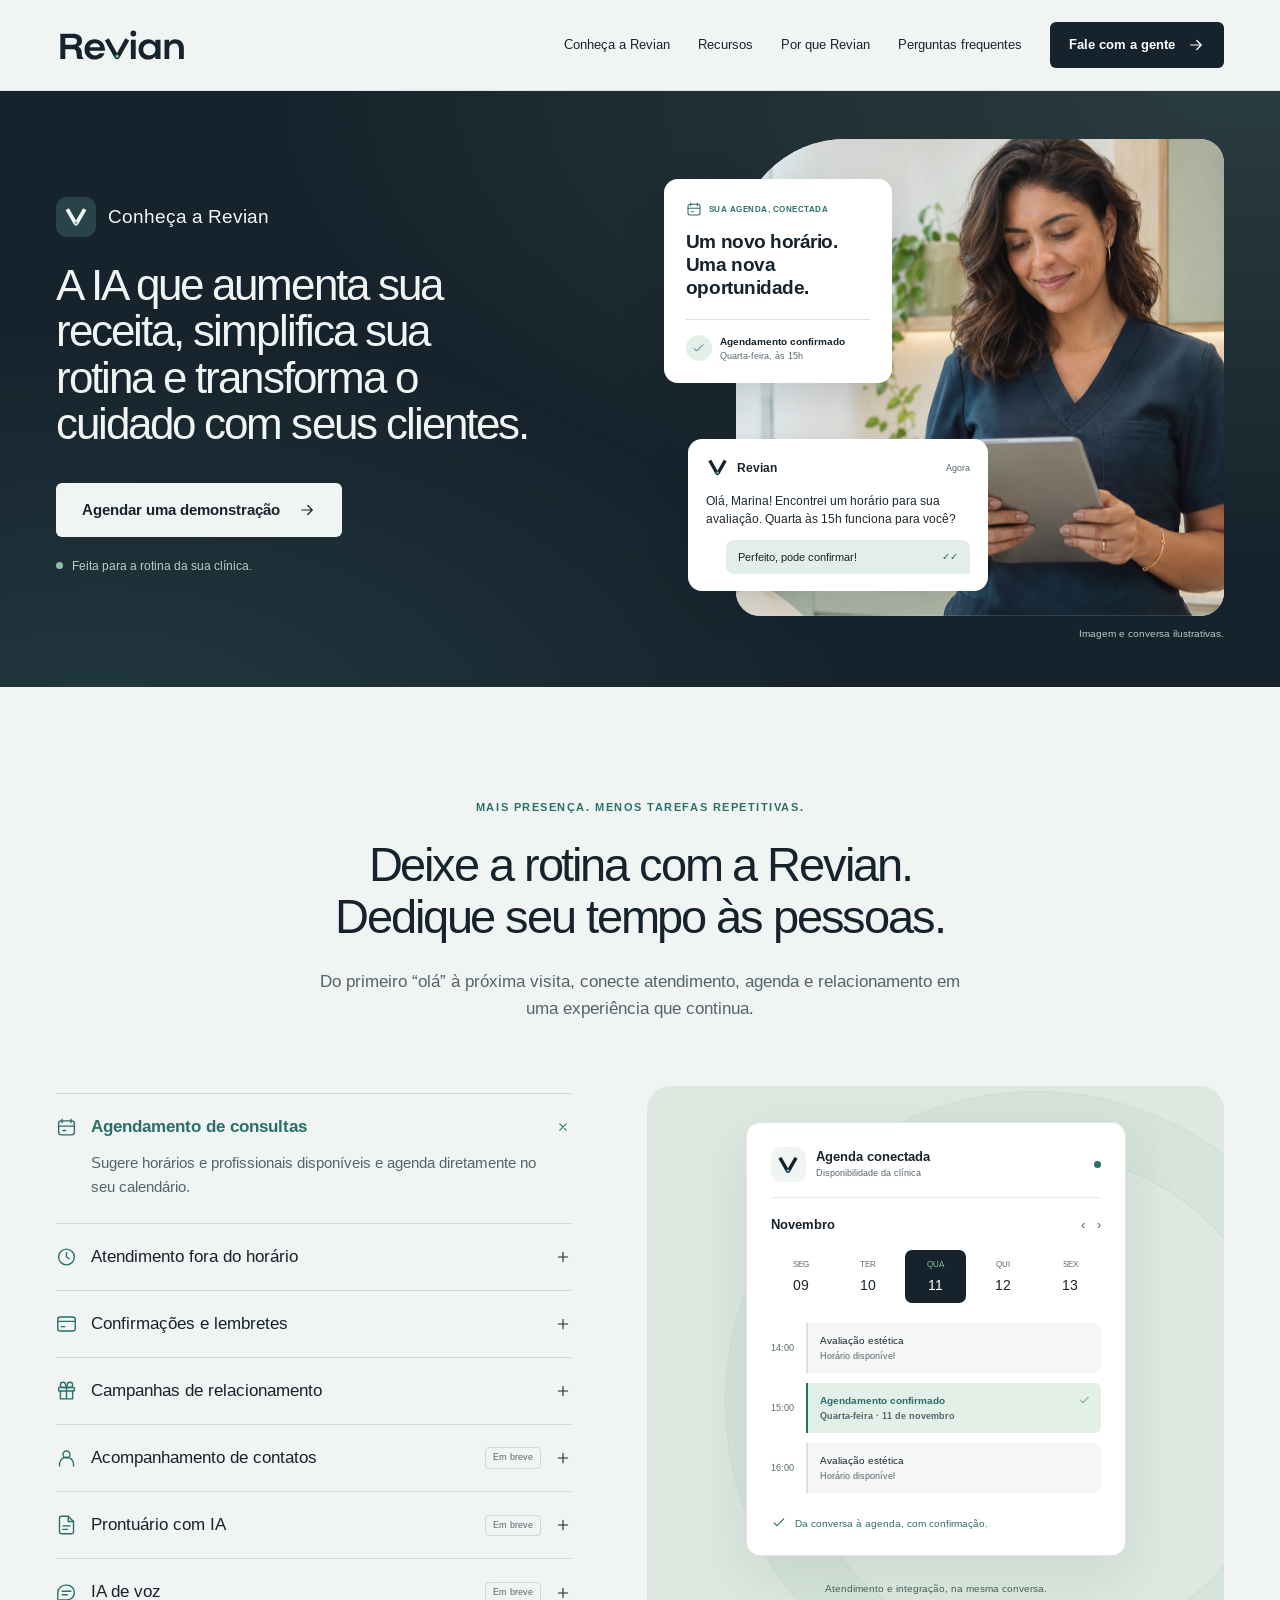
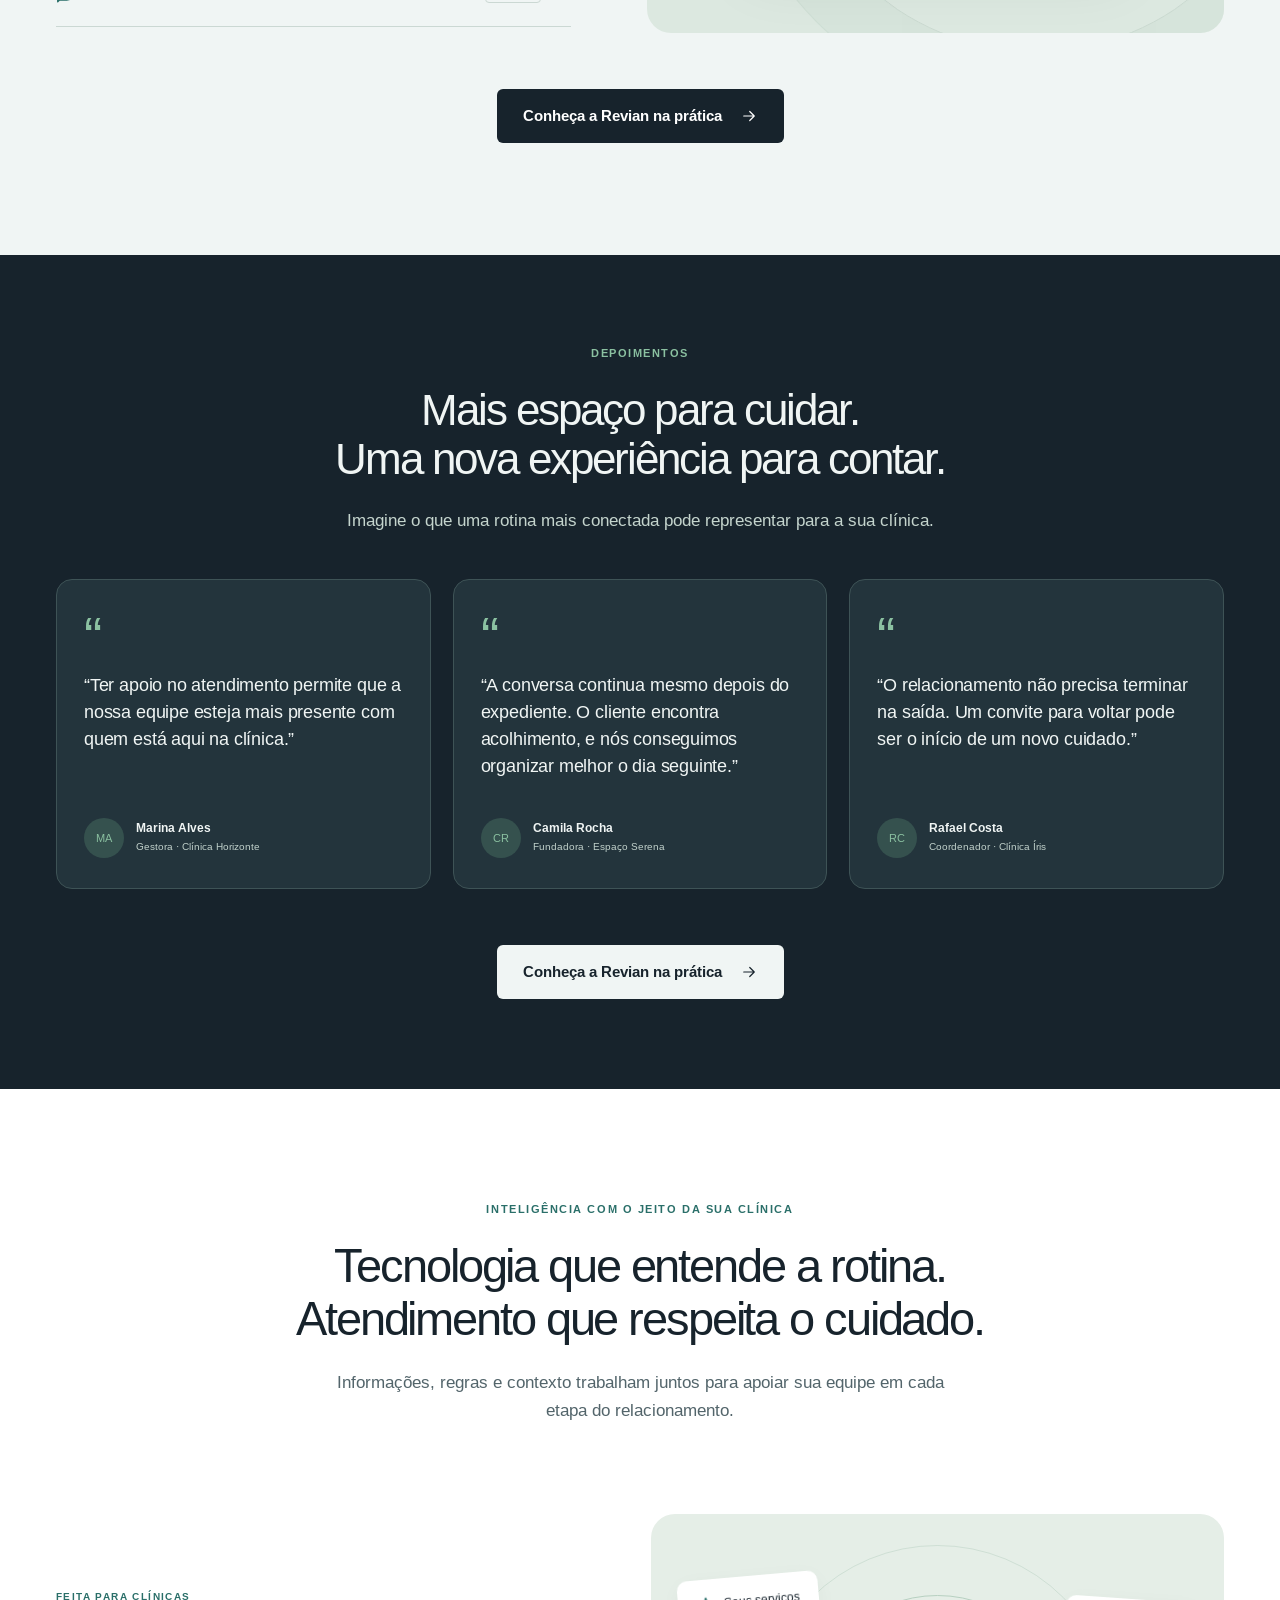
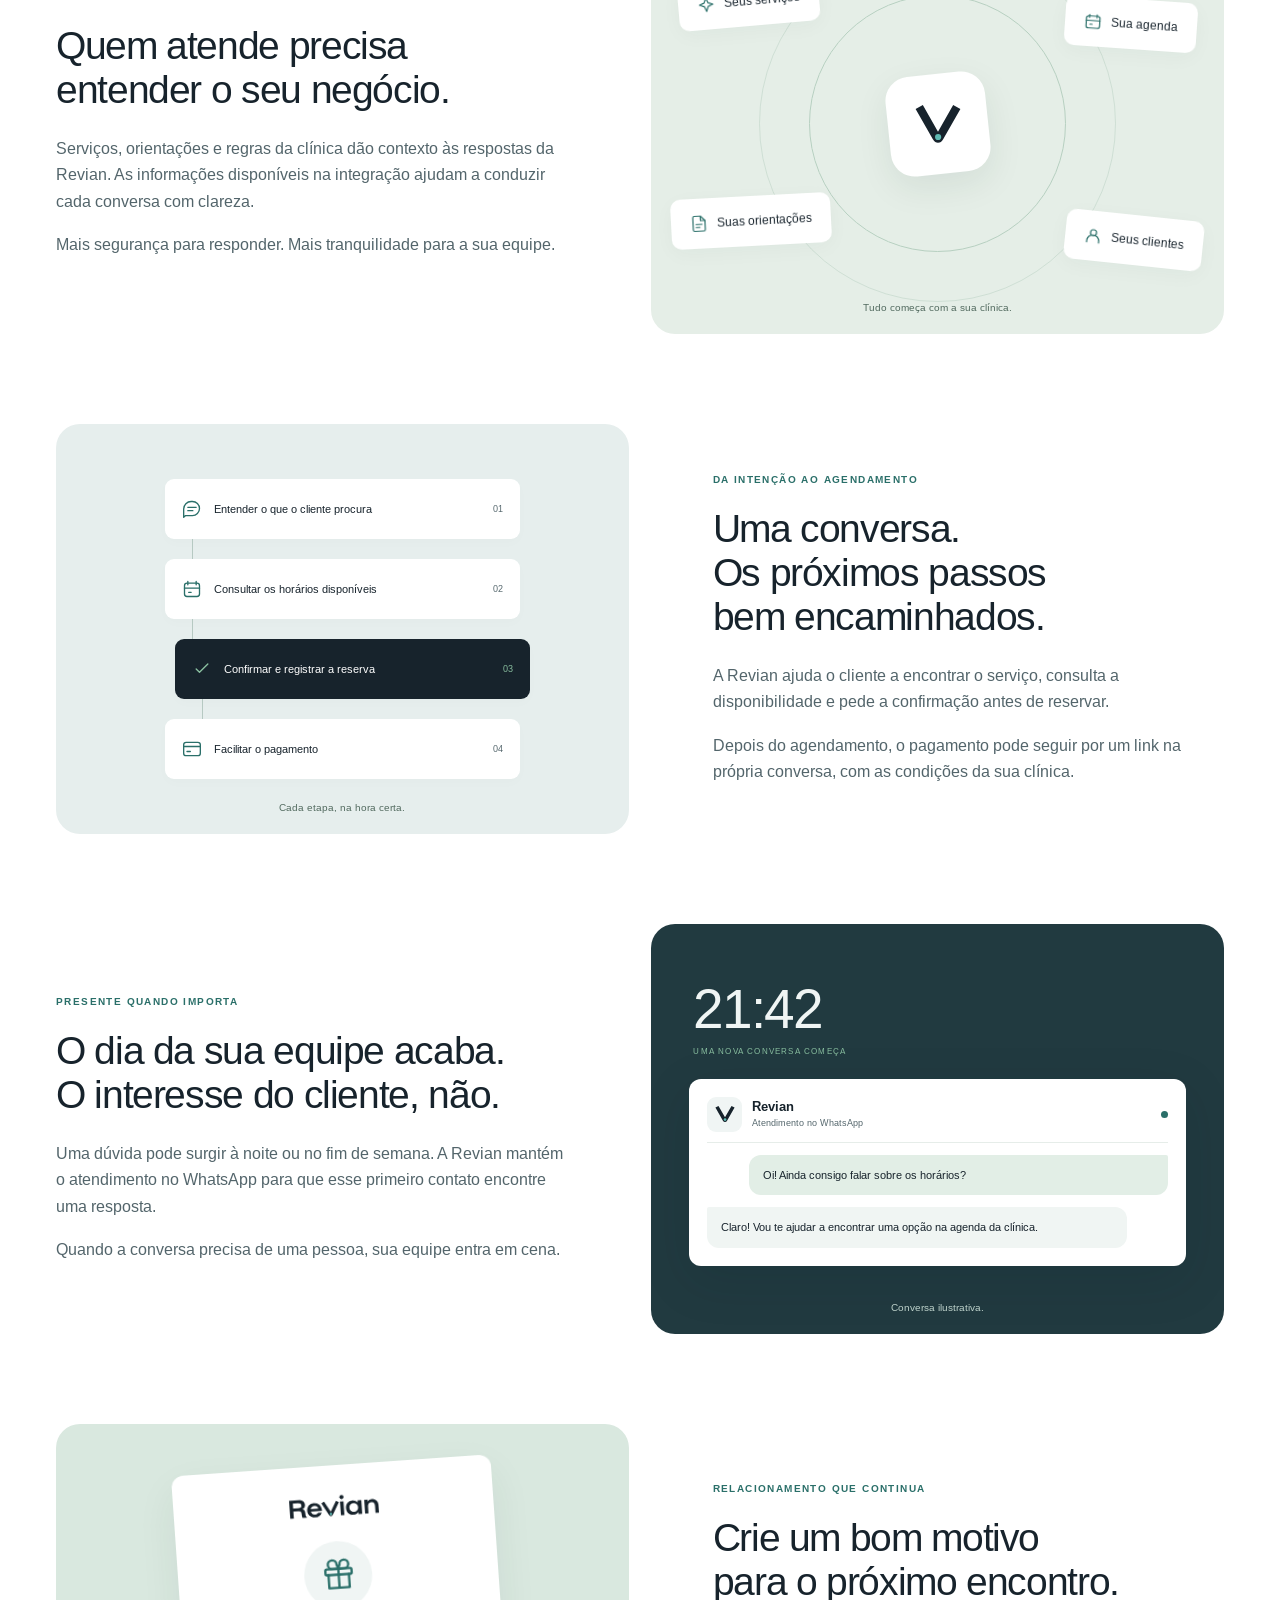
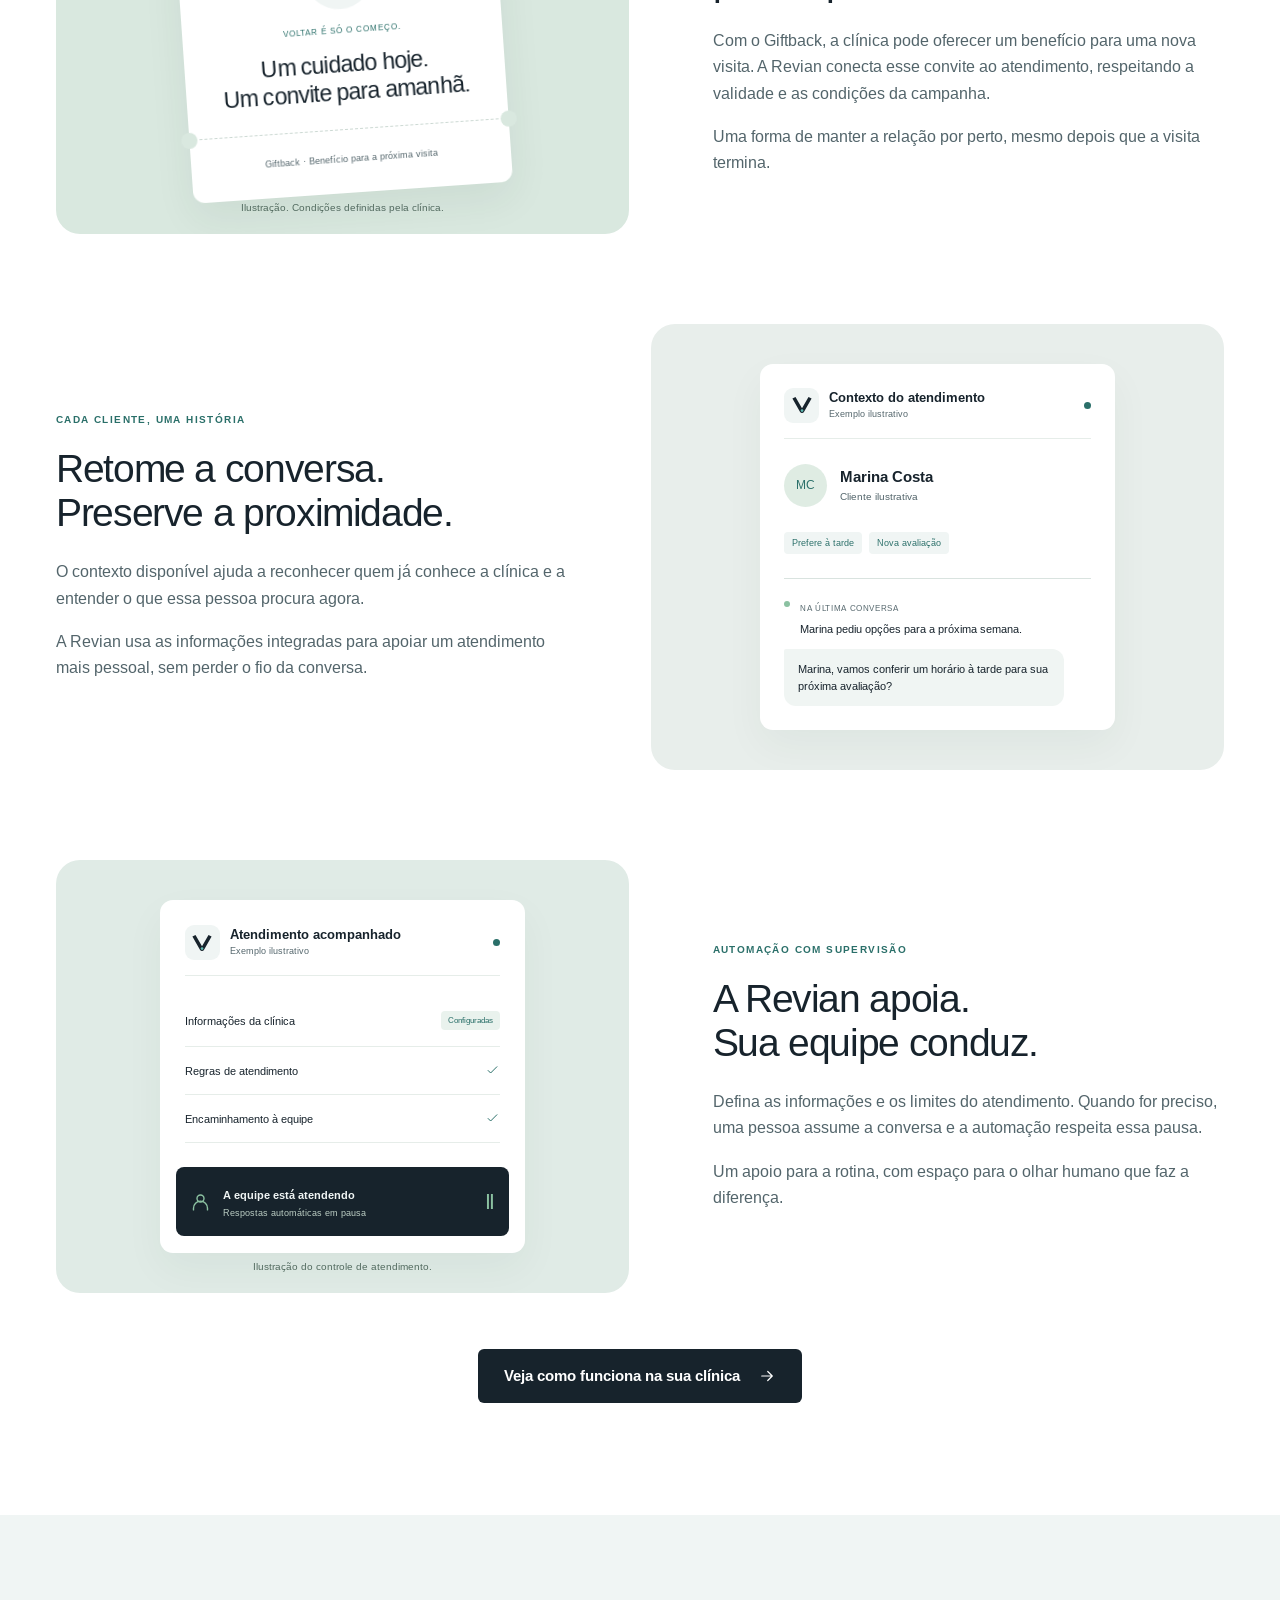
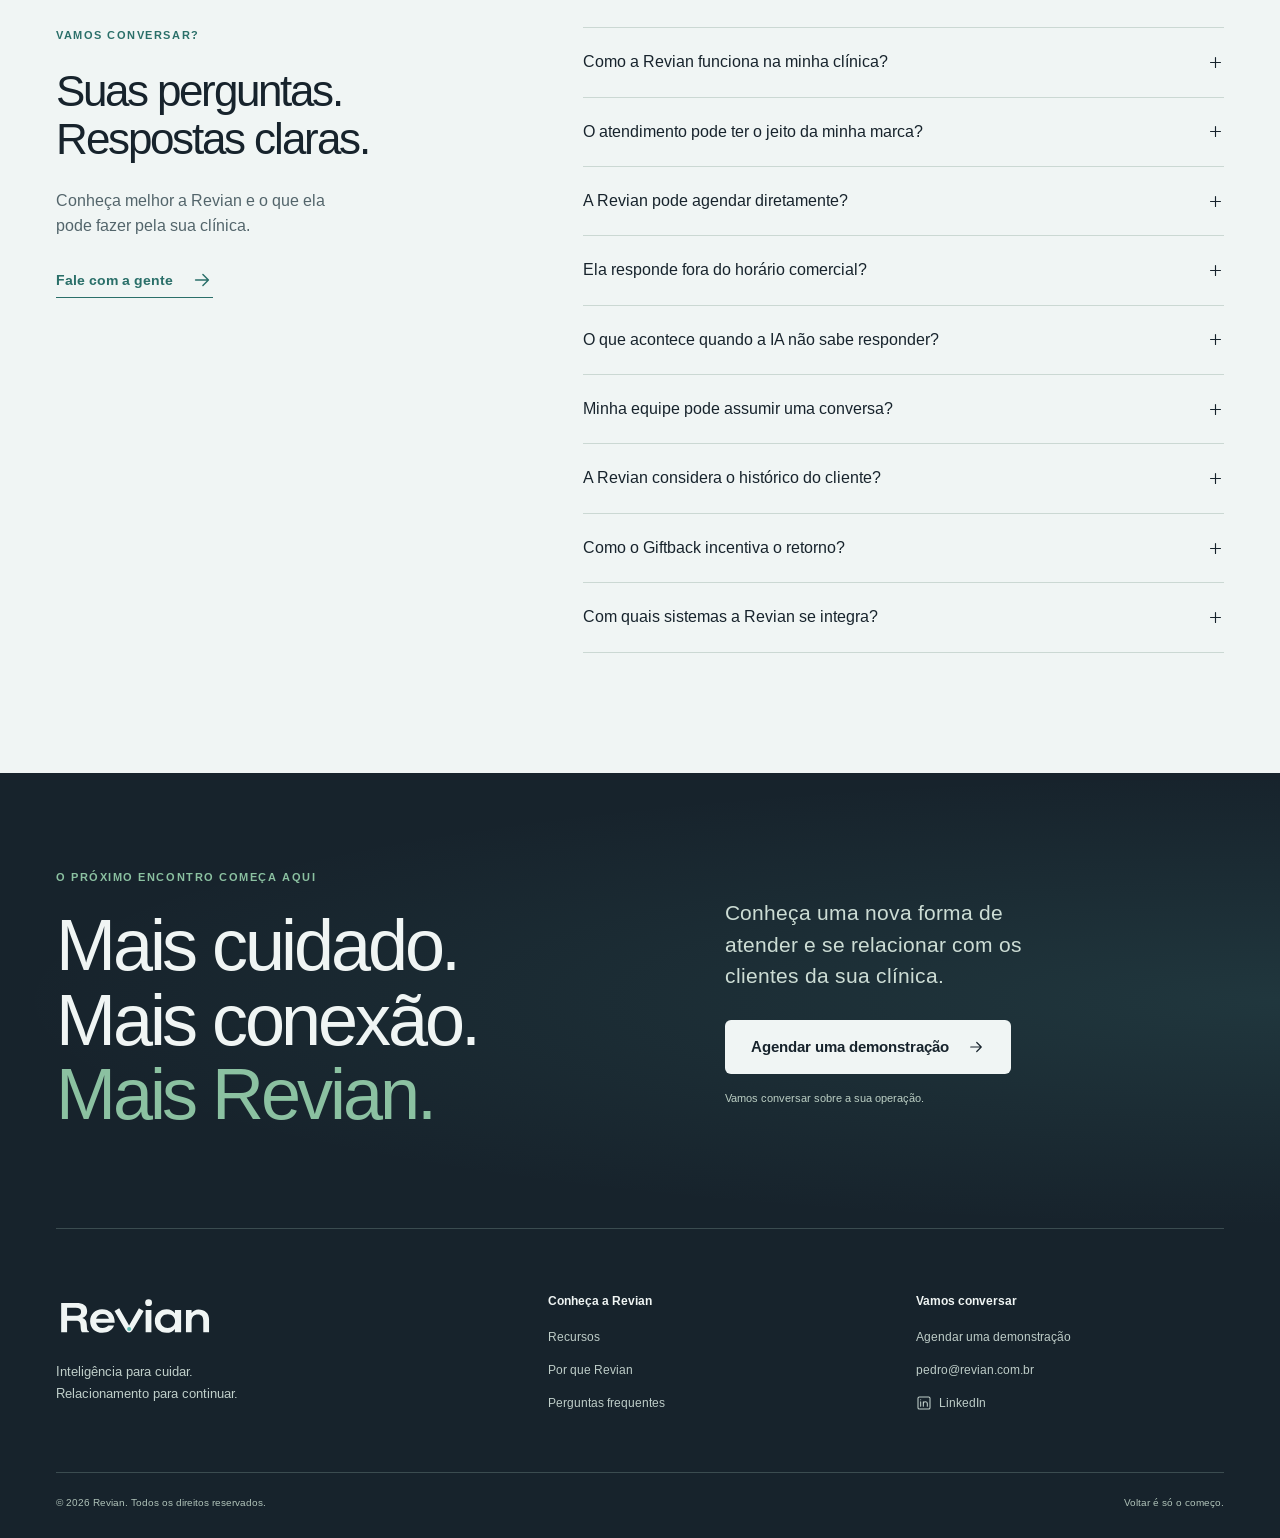
==== commit 5ee390d6: "Add reference-inspired motion to the clinic landing page" ====
--- a/lp/index.html
+++ b/lp/index.html
@@ -623,7 +623,7 @@
                 </div>
               </div>
               <p class="illustration-note">
-                Exemplos ilustrativos de atendimento e integração.
+                Atendimento e integração, na mesma conversa.
               </p>
             </div>
           </div>
@@ -645,7 +645,7 @@
       <section class="testimonials" aria-labelledby="testimonials-title">
         <div class="container">
           <div class="section-heading centered">
-            <p class="eyebrow">DEPOIMENTOS ILUSTRATIVOS</p>
+            <p class="eyebrow">DEPOIMENTOS</p>
             <h2 id="testimonials-title">
               Mais espaço para cuidar.<br />Uma nova experiência para contar.
             </h2>
@@ -665,10 +665,7 @@
                 <span class="quote-avatar">MA</span
                 ><span
                   ><strong>Marina Alves</strong
-                  ><small
-                    >Gestora · Clínica Horizonte<br />Nome e clínica
-                    fictícios</small
-                  ></span
+                  ><small>Gestora · Clínica Horizonte</small></span
                 >
               </figcaption>
             </figure>
@@ -683,10 +680,7 @@
                 <span class="quote-avatar">CR</span
                 ><span
                   ><strong>Camila Rocha</strong
-                  ><small
-                    >Fundadora · Espaço Serena<br />Nome e clínica
-                    fictícios</small
-                  ></span
+                  ><small>Fundadora · Espaço Serena</small></span
                 >
               </figcaption>
             </figure>
@@ -700,18 +694,11 @@
                 <span class="quote-avatar">RC</span
                 ><span
                   ><strong>Rafael Costa</strong
-                  ><small
-                    >Coordenador · Clínica Íris<br />Nome e clínica
-                    fictícios</small
-                  ></span
+                  ><small>Coordenador · Clínica Íris</small></span
                 >
               </figcaption>
             </figure>
           </div>
-          <p class="testimonial-disclaimer">
-            Exemplos fictícios para ilustrar esta página. Não são relatos de
-            clientes reais.
-          </p>
           <div class="section-action">
             <a
               class="button"
--- a/lp/styles.css
+++ b/lp/styles.css
@@ -1046,12 +1046,6 @@
   line-height: 1.5;
   margin-top: 4px;
 }
-.testimonial-disclaimer {
-  font-size: 11px;
-  text-align: center;
-  margin-top: 27px;
-  color: #c0d0ca;
-}
 .testimonials .button {
   background: var(--mist);
   color: var(--ocean);
@@ -2100,10 +2094,6 @@
   .quote-card figcaption small {
     font-size: 11px;
   }
-  .testimonial-disclaimer {
-    line-height: 1.6;
-    margin-top: 24px;
-  }
   .differentials > .container > .section-heading {
     margin-bottom: 55px;
   }
@@ -2434,3 +2424,183 @@
   max-width: 270px;
   line-height: 1.6;
 }
+
+/* Reference-inspired entrances. All content stays visible without JavaScript. */
+.site-header {
+  transition:
+    box-shadow 240ms ease,
+    border-color 240ms ease;
+}
+.site-header.has-scrolled {
+  box-shadow: 0 7px 28px #17232c0d;
+  border-bottom-color: #cbd8d3;
+}
+@media (prefers-reduced-motion: no-preference) {
+  .motion-enabled .motion-reveal {
+    opacity: 0;
+    transform: translate3d(var(--reveal-x, 0), var(--reveal-y, 38px), 0);
+    transition:
+      opacity 700ms cubic-bezier(0.16, 1, 0.3, 1) var(--motion-delay, 0ms),
+      transform 850ms cubic-bezier(0.16, 1, 0.3, 1) var(--motion-delay, 0ms),
+      translate 240ms ease,
+      box-shadow 240ms ease,
+      border-color 240ms ease;
+  }
+  .motion-enabled [data-reveal="down"] {
+    --reveal-y: -48px;
+  }
+  .motion-enabled [data-reveal="right"] {
+    --reveal-x: 32px;
+    --reveal-y: 0px;
+  }
+  .motion-enabled .motion-reveal.is-visible {
+    opacity: 1;
+    transform: none;
+  }
+  .motion-enabled .photo-frame.is-visible .hero-photo {
+    animation: photo-settle 1400ms cubic-bezier(0.16, 1, 0.3, 1) both;
+  }
+  .motion-enabled .hero-chat.is-visible .hero-reply {
+    animation: interface-enter 600ms cubic-bezier(0.16, 1, 0.3, 1) 850ms both;
+  }
+  .motion-enabled .feature-panel:not([hidden]) {
+    animation: panel-enter 420ms cubic-bezier(0.16, 1, 0.3, 1) both;
+  }
+  .motion-enabled .feature-item[open] > p,
+  .motion-enabled .faq-item[open] > p {
+    animation: copy-enter 350ms ease both;
+  }
+  .motion-enabled .detail-visual.is-visible .knowledge-node,
+  .motion-enabled .detail-visual.is-visible .workflow-step,
+  .motion-enabled .detail-visual.is-visible .night-message .bubble,
+  .motion-enabled .detail-visual.is-visible .gift-sheet,
+  .motion-enabled .detail-visual.is-visible .context-card,
+  .motion-enabled .detail-visual.is-visible .control-card {
+    animation: interface-enter 650ms cubic-bezier(0.16, 1, 0.3, 1) both;
+    animation-delay: 240ms;
+  }
+  .motion-enabled .detail-visual.is-visible .node-b,
+  .motion-enabled .detail-visual.is-visible .workflow-step:nth-child(2) {
+    animation-delay: 360ms;
+  }
+  .motion-enabled .detail-visual.is-visible .node-c,
+  .motion-enabled .detail-visual.is-visible .workflow-step:nth-child(3),
+  .motion-enabled .detail-visual.is-visible .night-message .bubble.assistant {
+    animation-delay: 480ms;
+  }
+  .motion-enabled .detail-visual.is-visible .node-d,
+  .motion-enabled .detail-visual.is-visible .workflow-step:nth-child(4) {
+    animation-delay: 600ms;
+  }
+  .motion-enabled .feature-panel:not([hidden]) .bubble {
+    animation: interface-enter 450ms cubic-bezier(0.16, 1, 0.3, 1) both;
+    animation-delay: 100ms;
+  }
+  .motion-enabled .feature-panel:not([hidden]) .bubble ~ .bubble {
+    animation-delay: 220ms;
+  }
+  .motion-enabled .feature-panel:not([hidden]) .bubble ~ .bubble ~ .bubble {
+    animation-delay: 340ms;
+  }
+  .motion-enabled
+    .feature-panel:not([hidden])
+    .bubble
+    ~ .bubble
+    ~ .bubble
+    ~ .bubble {
+    animation-delay: 460ms;
+  }
+  .button {
+    transition:
+      background 200ms ease,
+      translate 240ms ease,
+      box-shadow 240ms ease;
+  }
+  .text-link .icon {
+    transition: transform 240ms ease;
+  }
+  .feature-item summary {
+    transition: color 200ms ease;
+  }
+  @media (hover: hover) and (pointer: fine) {
+    .button:hover {
+      translate: 0 -3px;
+      box-shadow: 0 8px 20px #17232c18;
+    }
+    .button:active {
+      translate: 0 0;
+      box-shadow: none;
+    }
+    .text-link:hover .icon {
+      transform: translateX(5px);
+    }
+    .quote-card.is-visible:hover {
+      translate: 0 -6px;
+      border-color: #648d82;
+      box-shadow: 0 16px 32px #06192126;
+    }
+    .floating-card.is-visible:hover {
+      translate: 0 -4px;
+      box-shadow: 0 18px 48px #06192138;
+    }
+    .feature-item summary:hover {
+      color: var(--teal);
+    }
+  }
+  @keyframes photo-settle {
+    from {
+      transform: scale(1.045);
+    }
+    to {
+      transform: scale(1);
+    }
+  }
+  @keyframes interface-enter {
+    from {
+      opacity: 0;
+      translate: 0 18px;
+    }
+    to {
+      opacity: 1;
+      translate: 0 0;
+    }
+  }
+  @keyframes panel-enter {
+    from {
+      opacity: 0;
+      transform: translateY(12px);
+    }
+    to {
+      opacity: 1;
+      transform: none;
+    }
+  }
+  @keyframes copy-enter {
+    from {
+      opacity: 0;
+      translate: 0 -5px;
+    }
+    to {
+      opacity: 1;
+      translate: 0 0;
+    }
+  }
+}
+@media (prefers-reduced-motion: reduce) {
+  .motion-reveal {
+    opacity: 1 !important;
+    transform: none !important;
+  }
+}
+@media print {
+  .motion-reveal {
+    opacity: 1 !important;
+    transform: none !important;
+  }
+  *,
+  *::before,
+  *::after {
+    animation: none !important;
+    transition: none !important;
+  }
+}
